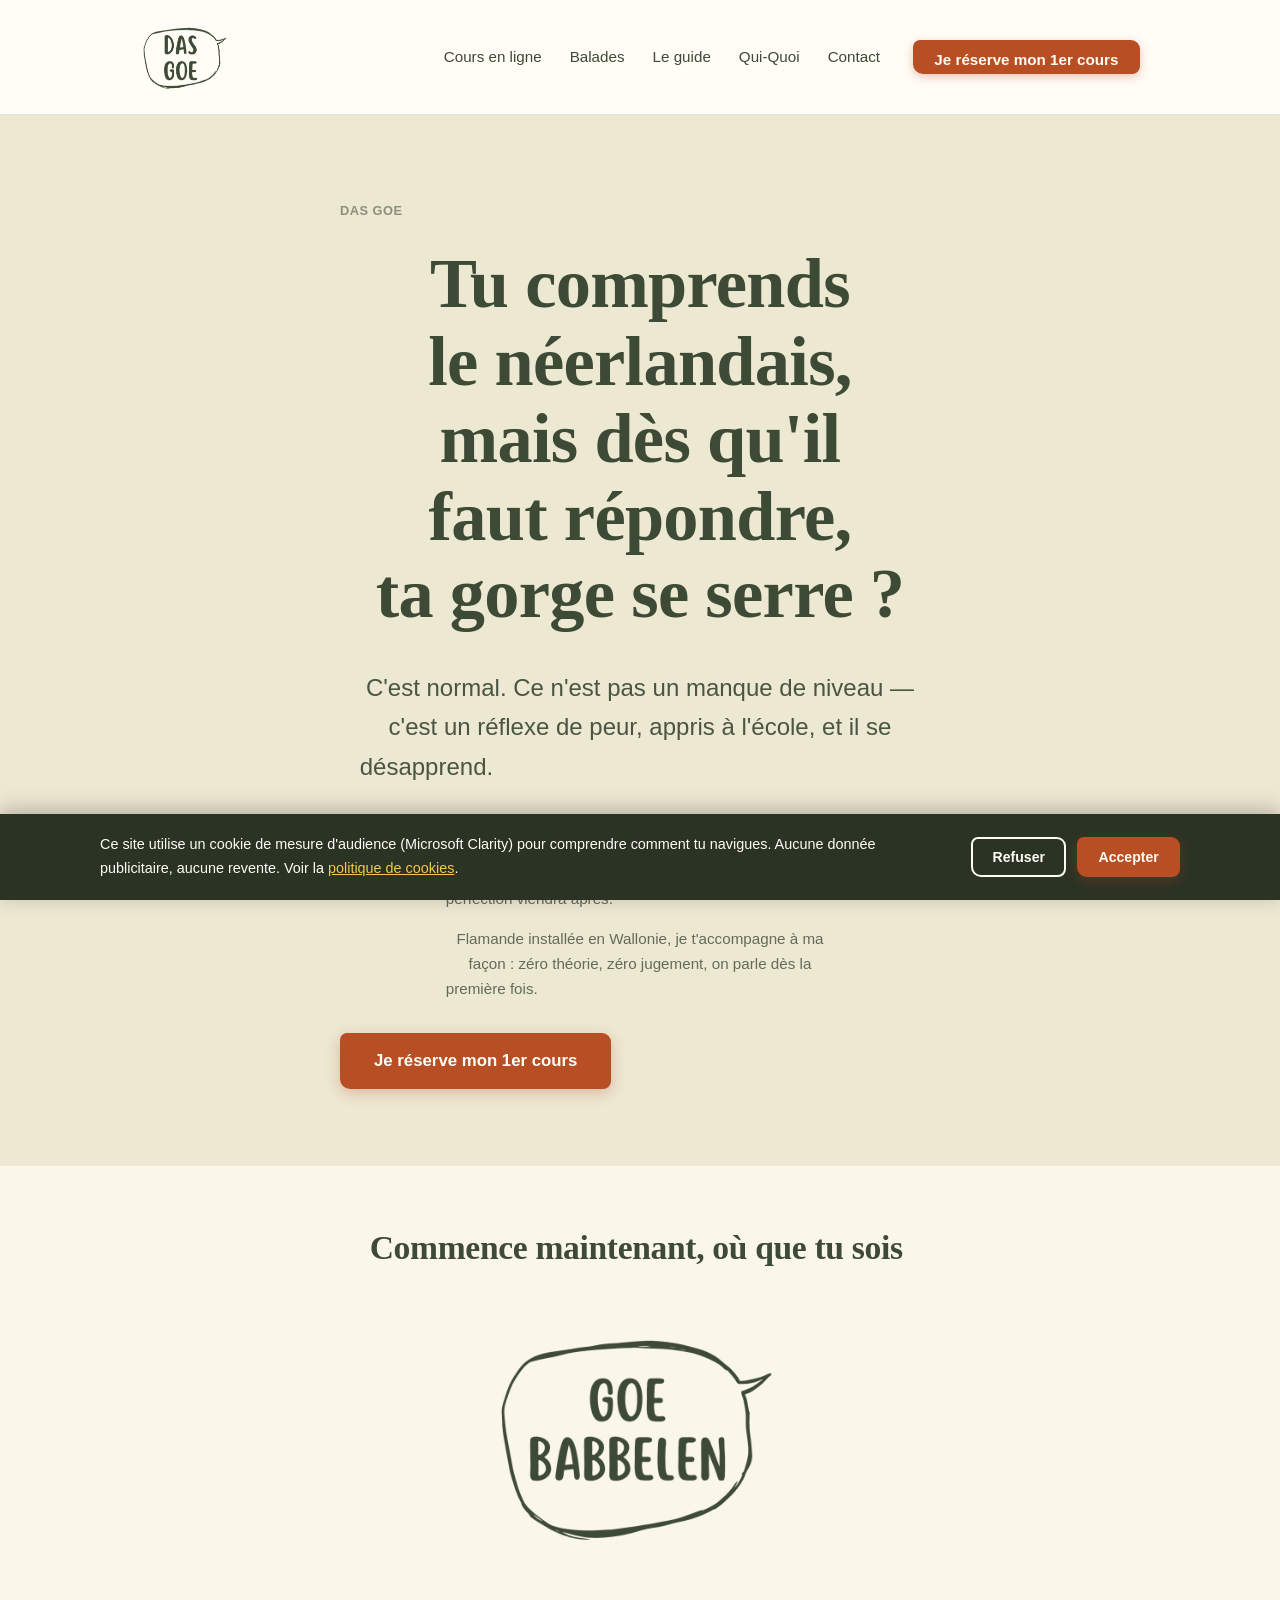
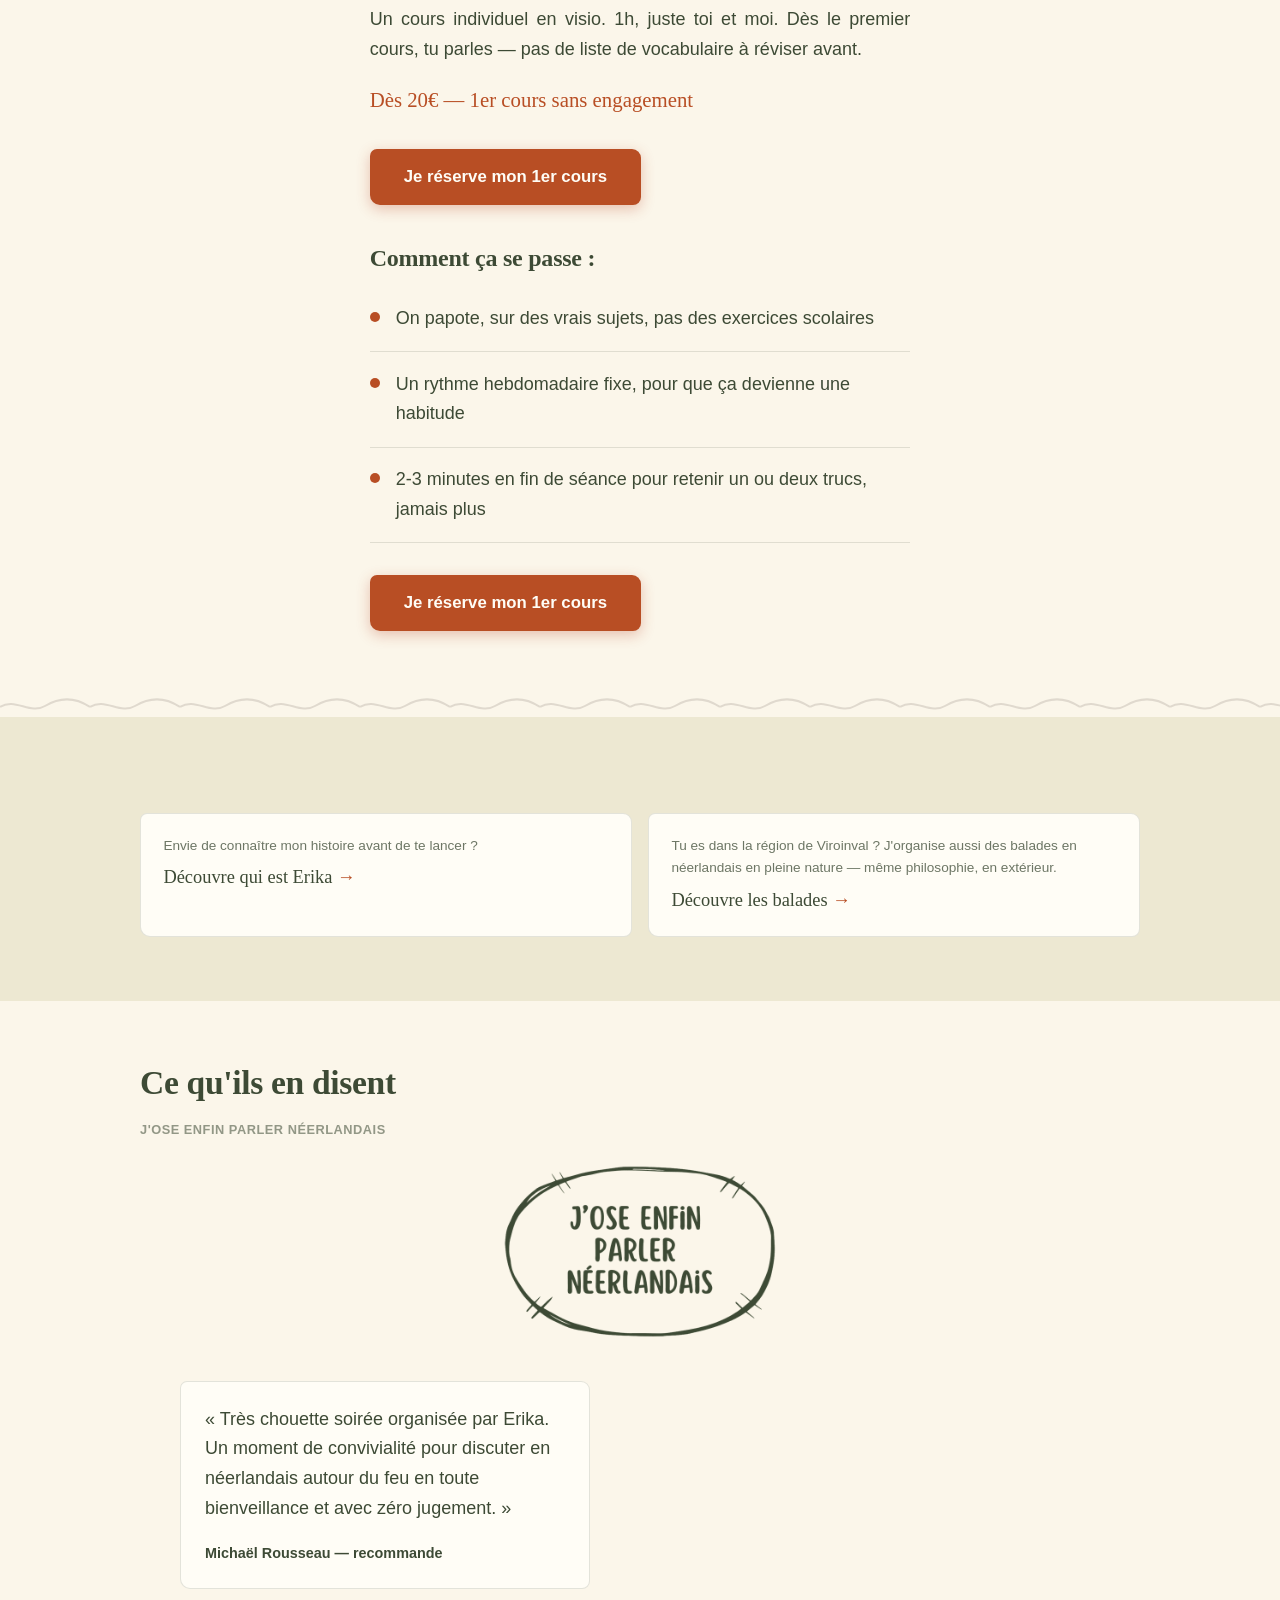
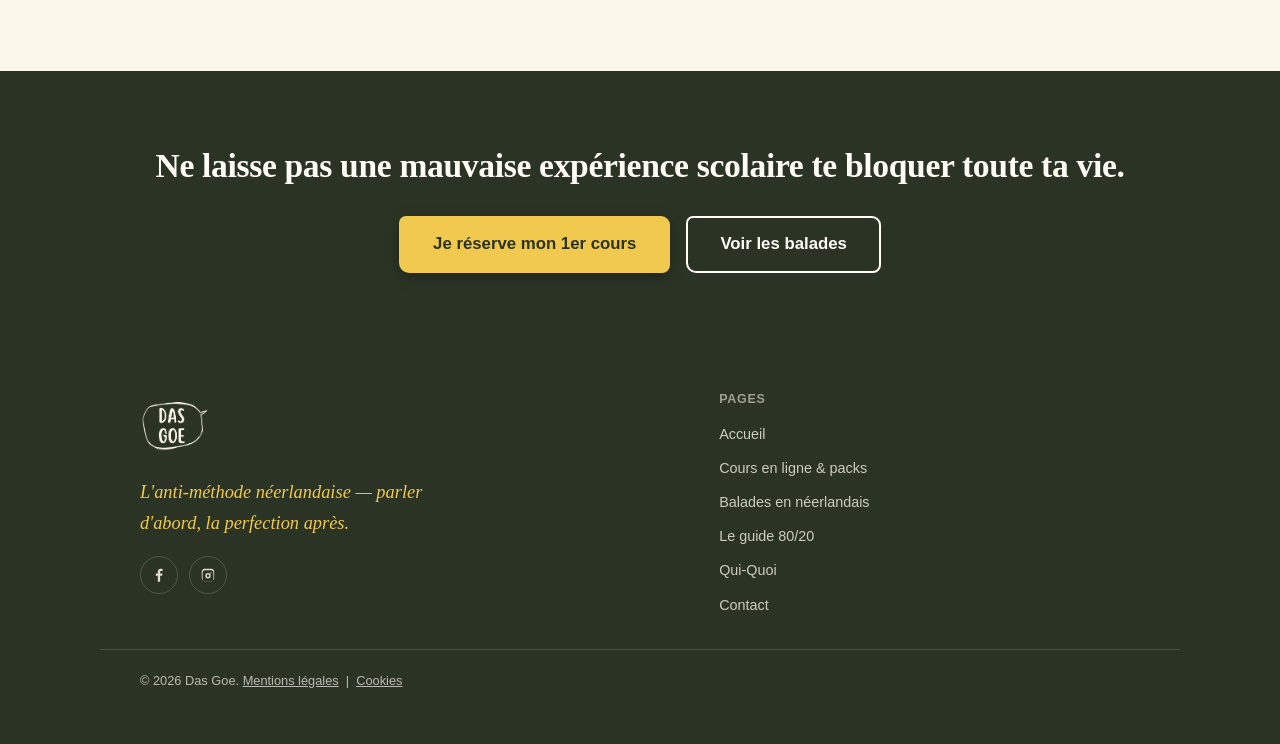
==== index.html @ 5b6b9d26 "fix" ====
<!doctype html>
<html lang="fr">
<head>
<meta charset="utf-8">
<meta name="viewport" content="width=device-width, initial-scale=1">
<meta name="format-detection" content="telephone=no, date=no, address=no, email=no">
<title>Das Goe — Cours de néerlandais sans stress, en ligne ou en pleine nature</title>
<meta name="description" content="Tu comprends le néerlandais mais tu n'oses pas parler ? Cours en ligne dès 20€ et balades immersives en Wallonie. Zéro théorie, zéro jugement.">
<link rel="canonical" href="https://dasgoe.be/">
<meta property="og:title" content="Das Goe — L'anti-méthode néerlandaise">
<meta property="og:description" content="Parler d'abord, la perfection après. Cours en ligne et balades en néerlandais, sans stress.">
<meta property="og:type" content="website">
<meta property="og:url" content="https://dasgoe.be/">
<link rel="stylesheet" href="css/style.css">
<script type="application/ld+json">
{
  "@context": "https://schema.org",
  "@type": "ProfessionalService",
  "name": "Das Goe",
  "alternateName": "L'Anti-Méthode Néerlandaise",
  "url": "https://dasgoe.be/",
  "description": "Cours de néerlandais en ligne et balades immersives en néerlandais, pour francophones qui comprennent la langue mais n'osent pas la parler.",
  "areaServed": ["Belgique", "Viroinval"],
  "priceRange": "€€",
  "review": [
    {
      "@type": "Review",
      "author": { "@type": "Person", "name": "Michaël Rousseau" },
      "reviewBody": "Très chouette soirée organisée par Erika. Un moment de convivialité pour discuter en néerlandais autour du feu en toute bienveillance et avec zéro jugement."
    }
  ]
}
</script>
</head>
<body>
<a class="skip-link" href="#main">Aller au contenu</a>

<header class="site-header">
  <div class="wrap nav">
    <a href="index.html" class="brand"><img src="images/badges/logo-das-goe-nav.webp" width="120" height="120" alt="" class="brand-logo-img"> <span class="sr-only">Das Goe</span></a>
    <nav aria-label="Navigation principale">
      <ul class="nav-links">
        <li><a href="cours-en-ligne.html">Cours en ligne</a></li>
        <li><a href="balades.html">Balades</a></li>
        <li><a href="guide.html">Le guide</a></li>
        <li><a href="qui-quoi.html">Qui-Quoi</a></li>
        <li><a href="contact.html">Contact</a></li>
        <li><a href="cours-en-ligne.html#options" class="nav-cta">Je réserve mon 1er cours</a></li>
      </ul>
    </nav>
    <button class="nav-toggle" aria-label="Ouvrir le menu" aria-expanded="false" aria-controls="mobile-panel">
      <span></span><span></span><span></span>
    </button>
  </div>
  <div class="mobile-panel wrap" id="mobile-panel">
    <a href="index.html">Accueil</a>
    <a href="cours-en-ligne.html">Cours en ligne</a>
    <a href="balades.html">Balades</a>
    <a href="guide.html">Le guide</a>
    <a href="qui-quoi.html">Qui-Quoi</a>
    <a href="contact.html">Contact</a>
    <a href="cours-en-ligne.html#options" class="btn btn-primary">Je réserve mon 1er cours</a>
  </div>
</header>

<main id="main">

  <section class="hero">
    <div class="wrap hero-inner">
      <p class="caption-visible">Das Goe</p>
      <h1>Tu comprends le néerlandais, mais dès qu'il faut répondre, <span class="scribble">ta gorge se serre</span>&nbsp;?</h1>
      <p class="lede">C'est normal. Ce n'est pas un manque de niveau — c'est un réflexe de peur, appris à l'école, et il se désapprend.</p>
      <p class="fine">« Das Goe » (« c'est bon&nbsp;! » en flamand — pas du néerlandais correct, et c'est <span class="scribble">tout le message</span>) : ici, parler « assez bien » suffit largement pour commencer. La perfection viendra après.</p>
      <p class="fine">Flamande installée en Wallonie, je t'accompagne à ma façon&nbsp;: zéro théorie, zéro jugement, on parle dès la première fois.</p>
      <div class="btn-row">
        <a href="cours-en-ligne.html#options" class="btn btn-primary">Je réserve mon 1er cours</a>
      </div>
    </div>
  </section>

  <section class="section-paper">
    <div class="wrap lead-block">
      <h2>Commence maintenant, où que tu sois</h2>
      <img src="images/badges/badge-goe-babbelen-ink.webp" width="520" height="520" alt="" loading="lazy" class="badge badge-sm" style="margin:1.2rem auto;">
      <p>Un cours individuel en visio. 1h, juste toi et moi. Dès le premier cours, tu parles — pas de liste de vocabulaire à réviser avant.</p>
      <p style="font-family:var(--font-display); font-size:1.3rem; color:var(--coral);">Dès 20€ — 1er cours sans engagement</p>
      <div class="btn-row">
        <a href="cours-en-ligne.html#options" class="btn btn-primary">Je réserve mon 1er cours</a>
      </div>

      <h3 style="margin-top:2.5rem;">Comment ça se passe&nbsp;:</h3>
      <ul class="pillars">
        <li>On papote, sur des vrais sujets, pas des exercices scolaires</li>
        <li>Un rythme hebdomadaire fixe, pour que ça devienne une habitude</li>
        <li>2-3 minutes en fin de séance pour retenir un ou deux trucs, jamais plus</li>
      </ul>

      <div class="btn-row">
        <a href="cours-en-ligne.html#options" class="btn btn-primary">Je réserve mon 1er cours</a>
      </div>
    </div>
  </section>

  <div class="divider" role="presentation"></div>

  <section class="section-dark">
    <div class="wrap crosslink-band">
      <a class="crosslink" href="qui-quoi.html">
        <p style="margin:0 0 .3rem; opacity:.75; font-size:.85rem;">Envie de connaître mon histoire avant de te lancer&nbsp;?</p>
        <p style="margin:0; font-family:var(--font-display); font-size:1.15rem;">Découvre qui est Erika <span class="arrow">→</span></p>
      </a>
      <a class="crosslink" href="balades.html">
        <p style="margin:0 0 .3rem; opacity:.75; font-size:.85rem;">Tu es dans la région de Viroinval&nbsp;? J'organise aussi des balades en néerlandais en pleine nature — même philosophie, en extérieur.</p>
        <p style="margin:0; font-family:var(--font-display); font-size:1.15rem;">Découvre les balades <span class="arrow">→</span></p>
      </a>
    </div>
  </section>

  <section class="section-paper">
    <div class="wrap">
      <h2>Ce qu'ils en disent</h2>
      <p class="caption-visible">J'ose enfin parler néerlandais</p>
      <img src="images/badges/badge-jose-enfin-ink.webp" width="700" height="700" alt="" loading="lazy" class="badge badge-sm" style="margin-bottom:1rem;">
      <div class="testimonials">
        <blockquote class="testimonial">
          <p>« Très chouette soirée organisée par Erika. Un moment de convivialité pour discuter en néerlandais autour du feu en toute bienveillance et avec zéro jugement. »</p>
          <cite>Michaël Rousseau — recommande</cite>
        </blockquote>
      </div>
    </div>
  </section>

  <section class="final-cta">
    <div class="wrap">
      <h2>Ne laisse pas une mauvaise expérience scolaire te bloquer toute ta vie.</h2>
      <div class="btn-row">
        <a href="cours-en-ligne.html#options" class="btn btn-on-dark">Je réserve mon 1er cours</a>
        <a href="balades.html" class="btn btn-ghost" style="color:var(--paper-soft);">Voir les balades</a>
      </div>
    </div>
  </section>

</main>

<footer class="site-footer">
  <div class="wrap footer-grid">
    <div>
      <div class="footer-logo-row"><img src="images/badges/logo-das-goe-paper.webp" alt="" width="700" height="700" loading="lazy"><p class="brand-line sr-only">Das Goe</p></div>
      <p class="footer-tagline">L'anti-méthode néerlandaise — parler d'abord, la perfection après.</p>
      <ul class="social-links">
        <li><a href="#" aria-label="Das Goe sur Facebook"><svg viewBox="0 0 24 24" aria-hidden="true"><path d="M13.5 21v-8h2.7l.4-3.1h-3.1V8c0-.9.25-1.5 1.55-1.5H16.7V3.7C16.4 3.65 15.4 3.6 14.3 3.6c-2.3 0-3.9 1.4-3.9 4V10H7.7v3.1h2.7v8h3.1Z"/></svg></a></li>
        <li><a href="#" aria-label="Das Goe sur Instagram"><svg viewBox="0 0 24 24" aria-hidden="true"><path d="M12 3.6c2.5 0 2.8 0 3.8.05 1 .05 1.6.2 2 .35.5.2.9.4 1.3.8.4.4.6.8.8 1.3.15.4.3 1 .35 2 .05 1 .05 1.3.05 3.8s0 2.8-.05 3.8c-.05 1-.2 1.6-.35 2-.2.5-.4.9-.8 1.3-.4.4-.8.6-1.3.8-.4.15-1 .3-2 .35-1 .05-1.3.05-3.8.05s-2.8 0-3.8-.05c-1-.05-1.6-.2-2-.35a3.6 3.6 0 0 1-1.3-.8 3.6 3.6 0 0 1-.8-1.3c-.15-.4-.3-1-.35-2C3.6 14.8 3.6 14.5 3.6 12s0-2.8.05-3.8c.05-1 .2-1.6.35-2 .2-.5.4-.9.8-1.3.4-.4.8-.6 1.3-.8.4-.15 1-.3 2-.35C9.2 3.6 9.5 3.6 12 3.6Zm0 2.16c-2.45 0-2.73 0-3.7.05-.83.04-1.28.17-1.58.29-.4.15-.68.34-.98.64-.3.3-.49.58-.64.98-.12.3-.25.75-.29 1.58-.05.97-.05 1.25-.05 3.7s0 2.73.05 3.7c.04.83.17 1.28.29 1.58.15.4.34.68.64.98.3.3.58.49.98.64.3.12.75.25 1.58.29.97.05 1.25.05 3.7.05s2.73 0 3.7-.05c.83-.04 1.28-.17 1.58-.29.4-.15.68-.34.98-.64.3-.3.49-.58.64-.98.12-.3.25-.75.29-1.58.05-.97.05-1.25.05-3.7s0-2.73-.05-3.7c-.04-.83-.17-1.28-.29-1.58a2.6 2.6 0 0 0-.64-.98 2.6 2.6 0 0 0-.98-.64c-.3-.12-.75-.25-1.58-.29-.97-.05-1.25-.05-3.7-.05Zm0 3.68a3.56 3.56 0 1 1 0 7.12 3.56 3.56 0 0 1 0-7.12Zm0 1.87a1.69 1.69 0 1 0 0 3.38 1.69 1.69 0 0 0 0-3.38Zm4.53-2.06a.83.83 0 1 1-1.66 0 .83.83 0 0 1 1.66 0Z"/></svg></a></li>
      </ul>
    </div>
    <nav aria-label="Plan du site">
      <p class="footer-nav-heading">Pages</p>
      <ul>
        <li><a href="index.html">Accueil</a></li>
        <li><a href="cours-en-ligne.html">Cours en ligne &amp; packs</a></li>
        <li><a href="balades.html">Balades en néerlandais</a></li>
        <li><a href="guide.html">Le guide 80/20</a></li>
        <li><a href="qui-quoi.html">Qui-Quoi</a></li>
        <li><a href="contact.html">Contact</a></li>
      </ul>
    </nav>
  </div>
  <div class="wrap legal">
    <p>© 2026 Das Goe. <a href="mentions-legales.html">Mentions légales</a> &nbsp;|&nbsp; <a href="cookies.html">Cookies</a></p>
  </div>
</footer>

<div class="cookie-banner" role="dialog" aria-label="Consentement cookies">
  <div class="cookie-banner-inner">
    <p>Ce site utilise un cookie de mesure d'audience (Microsoft Clarity) pour comprendre comment tu navigues. Aucune donnée publicitaire, aucune revente. Voir la <a href="cookies.html">politique de cookies</a>.</p>
    <div class="cookie-banner-actions">
      <button type="button" class="btn btn-ghost cookie-refuse" style="color:var(--paper-soft);">Refuser</button>
      <button type="button" class="btn btn-primary cookie-accept">Accepter</button>
    </div>
  </div>
</div>

<script src="js/main.js"></script>
</body>
</html>
---- css/style.css ----
/* ===========================================================
   DAS GOE — design tokens
   Kleurenschema C — "Zonnig & toegankelijk". Contrastverhoudingen
   berekend en getoetst aan WCAG (zie README.md voor de tabel).
   Signatuur: handgetekende "correctie"-bubbels — een knipoog
   naar "fouten vieren, perfectie is niet de poort".

   Geen externe lettertypes: --font-display en --font-body zijn
   pure systeemfont-stacks (geen <link>, geen @import, geen
   preconnect nodig — nul font-laadtijd).
   =========================================================== */

:root{
  /* kleur — basis (palet 9: Krijtbord & stift) */
  --paper:      #FBF6EA;
  --paper-soft: #FFFDF6;
  --tint:       #EDE8D2;
  --ink:        #3D4A35;

  /* kleur — accenten */
  --coral:      #B84E24;
  --coral-light:#E8734A;
  --mustard:    #F0C94E; /* WAARSCHUWING: 1.48:1 contrast op --paper. Enkel als achtergrond
                             gebruiken met donkere tekst erop (--ink/--deep), NOOIT als
                             directe tekstkleur op een lichte achtergrond. */
  --mustard-text:#8C6A0E;

  /* kleur — enige overgebleven donkere vlak: footer/slot-CTA */
  --deep:       #2A3324;

  --line-soft:  rgba(61,74,53,.14);
  --line-dark:  rgba(251,246,234,.18);

  /* type — systeemfont-stack, GEEN Google Fonts meer.
     Verwijdert 4 netwerkverzoeken per pagina (preconnect x2, font-css,
     woff2-bestanden) en elk risico op font-swap/layout shift. */
  --font-display: Georgia, 'Iowan Old Style', Palatino, 'Palatino Linotype', 'Book Antiqua', serif;
  --font-body: -apple-system, BlinkMacSystemFont, 'Segoe UI', Roboto, 'Helvetica Neue', Arial, sans-serif;

  /* schaal */
  --step-0: clamp(1rem, 0.95rem + 0.25vw, 1.125rem);
  --step-1: clamp(1.25rem, 1.15rem + 0.5vw, 1.5rem);
  --step-2: clamp(1.6rem, 1.4rem + 1vw, 2.1rem);
  --step-3: clamp(2.1rem, 1.7rem + 2vw, 3.2rem);
  --step-4: clamp(2.6rem, 2rem + 3vw, 4.4rem);

  --radius: 7px 9px 8px 10px;
  --max: 1080px;
}

*, *::before, *::after{ box-sizing: border-box; }
html{ scroll-behavior: smooth; }
body{
  margin:0;
  background: var(--paper);
  color: var(--ink);
  font-family: var(--font-body);
  font-size: var(--step-0);
  line-height: 1.65;
  -webkit-font-smoothing: antialiased;
}
img{ max-width:100%; display:block; }
a{ color: inherit; }
h1,h2,h3{
  font-family: var(--font-display);
  font-weight: 600;
  line-height: 1.1;
  margin: 0 0 .5em;
  letter-spacing: -0.01em;
  text-wrap: balance;
}
h1{ font-size: var(--step-4); }
h2{ font-size: var(--step-2); }
h3{ font-size: var(--step-1); }

p{
  margin: 0 0 1em;
  text-align: justify;
  text-align-last: left;
  hyphens: auto;
  -webkit-hyphens: auto;
}
li p, .eyebrow, .lede, .fine, blockquote p, .pull-quote, .price, .btn, summary, figcaption{
  text-align: left;
  hyphens: none;
}

.eyebrow{
  display:inline-block;
  font-family: var(--font-display);
  font-style: italic;
  font-weight: 500;
  font-size: var(--step-1);
  color: var(--coral-light);
  margin-bottom: .4em;
}
.wrap{
  max-width: var(--max);
  margin-inline: auto;
  padding-inline: 1.5rem;
}
@media (min-width:640px){ .wrap{ padding-inline: 2.5rem; } }

.skip-link{
  position:absolute; left:-999px; top:auto;
  background:var(--coral); color:var(--paper-soft);
  padding:.75rem 1rem; z-index:1000; border-radius:4px;
}
.skip-link:focus{ left:1rem; top:1rem; }
:focus-visible{ outline: 3px solid var(--coral); outline-offset: 2px; }

.site-header{
  position: sticky; top:0; z-index: 100;
  background: var(--paper-soft);
  border-bottom: 1px solid var(--line-soft);
}
.nav{
  display:flex; align-items:center; justify-content:space-between;
  padding-block: .7rem;
}
.brand{
  font-family: var(--font-display);
  font-weight: 600;
  font-size: 1.35rem;
  text-decoration:none;
  letter-spacing: -0.01em;
  position: relative;
  display: flex;
  align-items: center;
  gap: .65rem;
}
.brand .accent{ color: var(--coral); }
.nav-links{
  display:none;
  gap: 1.75rem;
  list-style:none; margin:0; padding:0;
}
.nav-links a{
  text-decoration:none;
  font-size: .95rem;
  padding-bottom: 3px;
  border-bottom: 2px solid transparent;
}
.nav-links a:hover, .nav-links a[aria-current="page"]{
  border-bottom-color: var(--coral);
}
.nav-cta{
  display: inline-flex;
  align-items: center;
  justify-content: center;
  background: var(--coral);
  color: var(--paper-soft) !important;
  padding: .65rem 1.35rem;
  border-radius: var(--radius);
  text-decoration:none;
  font-weight:700;
  font-size:.92rem;
  line-height: 1.2;
  white-space: nowrap;
  box-shadow: 0 3px 10px rgba(184,67,37,.3);
  margin-left: .3rem;
}
.nav-cta:hover{ background: var(--ink); }
.nav-toggle{
  background:none; border:none; cursor:pointer;
  display:flex; flex-direction:column; justify-content:center; align-items:center; gap:5px;
  min-width:44px; min-height:44px; box-sizing:border-box;
}
.nav-toggle span{ width:24px; height:2px; background:var(--ink); display:block; }
@media (min-width: 860px){
  .nav-toggle{ display:none; }
  .nav-links{ display:flex; align-items:center; }
}
.mobile-panel{
  display:none;
  flex-direction:column;
  gap: .25rem;
  padding: 1rem 0 1.5rem;
  border-top: 1px solid var(--line-soft);
}
.mobile-panel.open{ display:flex; }
.mobile-panel a{ text-decoration:none; font-size:1.05rem; display:block; padding: .7rem .25rem; min-height:44px; box-sizing:border-box; }
@media (min-width:860px){ .mobile-panel{ display:none !important; } }

.hero{
  position: relative;
  background: var(--tint);
  color: var(--ink);
  overflow:hidden;
  padding-block: clamp(3.5rem, 6vw, 6rem);
}
.hero-inner{ position:relative; max-width: 680px; }
.hero h1{ color: var(--ink); }
.hero .lede{
  font-size: var(--step-1);
  opacity:.92;
  max-width: 42ch;
}
.hero .fine{
  font-size: .95rem;
  opacity:.78;
  max-width: 46ch;
}

.scribble{
  position:relative;
  white-space: nowrap;
}
.scribble::after{
  content:"";
  position:absolute;
  left:-2%; right:-2%; bottom:-.12em;
  height:.5em;
  background-image: url("data:image/svg+xml,%3Csvg xmlns='http://www.w3.org/2000/svg' width='200' height='16' viewBox='0 0 200 16'%3E%3Cpath d='M2 10 C 40 2, 70 14, 100 8 S 160 2, 198 9' stroke='%23B84325' stroke-width='4' fill='none' stroke-linecap='round'/%3E%3C/svg%3E");
  background-repeat: no-repeat;
  background-size: 100% 100%;
  z-index:-1;
}

.btn{
  display:inline-flex;
  align-items: center;
  justify-content: center;
  font-weight:700;
  font-size: 1.05rem;
  line-height: 1.2;
  text-decoration:none;
  padding: 1rem 2rem;
  border-radius: var(--radius);
  border: 2px solid transparent;
  cursor:pointer;
  transition: transform .12s ease, box-shadow .12s ease;
}
.btn-primary{ background: var(--coral); color: var(--paper-soft); box-shadow: 0 4px 14px rgba(184,67,37,.3); }
.btn-primary:hover{ background: #9E3A1F; transform: translateY(-1px); box-shadow: 0 6px 18px rgba(184,67,37,.4); }
.btn-on-dark{ background: var(--mustard); color: var(--deep); box-shadow: 0 4px 14px rgba(0,0,0,.25); }
.btn-on-dark:hover{ background: var(--paper-soft); transform: translateY(-1px); }
.btn-ghost{
  background:transparent; border-color: currentColor;
  color: inherit;
}
.btn-ghost:hover{ background: rgba(0,0,0,.05); }
.btn-row{ display:flex; flex-wrap:wrap; gap:1rem; align-items:center; margin-top:2rem; }

section{ padding-block: clamp(3rem, 5vw, 5rem); }
.section-paper{ background: var(--paper); }
.section-dark{ background: var(--tint); color: var(--ink); }
.section-dark h2, .section-dark h3{ color: var(--ink); }
.divider{
  height: 22px;
  background-repeat: repeat-x;
  background-size: 90px 22px;
  background-image: url("data:image/svg+xml,%3Csvg xmlns='http://www.w3.org/2000/svg' width='90' height='22' viewBox='0 0 90 22'%3E%3Cpath d='M0 12 C 15 2, 30 20, 45 11 S 75 2, 90 12' stroke='%233A2E22' stroke-opacity='0.14' stroke-width='2' fill='none'/%3E%3C/svg%3E");
}

.lead-block{ max-width: 62ch; }
.lead-block .eyebrow + h2{ margin-top:0; }

.pillars{
  list-style:none; margin: 2rem 0 0; padding:0;
  display: flex; flex-direction: column;
  max-width: 56ch;
}
.pillars li{
  display:flex; gap:1rem; align-items:flex-start;
  padding: 1.1rem 0;
  border-bottom: 1px solid var(--line-soft);
}
.pillars li:first-child{ padding-top: 0; }
.pillars li::before{
  content:"";
  flex-shrink:0;
  width: 10px; height:10px;
  margin-top: .45em;
  border-radius:50%;
  background: var(--coral);
}
.section-dark .pillars li{ border-color: var(--line-soft); }
.pillars strong{ display:block; font-family: var(--font-display); font-size:1.1rem; margin-bottom:.2rem; }
.pillars p{ margin:0; text-align:left; hyphens:none; }

.offer-grid{
  display:grid; gap: 1.25rem; margin-top: 2rem;
}
@media (min-width:720px){ .offer-grid{ grid-template-columns: repeat(3, 1fr); } }
.offer-card{
  background: var(--paper-soft);
  color: var(--ink);
  border: 1px solid var(--line-soft);
  border-radius: var(--radius);
  padding: 1.6rem;
  display:flex; flex-direction:column;
}
.offer-card p{ text-align:left; flex-grow:1; }
.offer-card .price{
  font-family: var(--font-display); font-size: 1.9rem; color: var(--coral); margin: .3rem 0 .6rem;
}
.offer-card h3{ margin-bottom:.3rem; }
.offer-card.featured{
  border-color: var(--coral);
  box-shadow: 0 0 0 1px var(--coral);
}
.offer-tag{
  align-self:flex-start;
  background: var(--mustard);
  color: var(--deep);
  font-size:.72rem; font-weight:700; letter-spacing:.04em; text-transform:uppercase;
  padding:.2rem .55rem; border-radius:4px; margin-bottom:.7rem;
}

.info-grid{
  display:grid; gap:1.5rem; margin-top:1.75rem;
  grid-template-columns: 1fr;
}
@media (min-width:640px){ .info-grid{ grid-template-columns: repeat(2,1fr); gap:1.75rem 2rem; } }
.info-item{
  background: var(--paper-soft);
  border-left: 3px solid var(--coral);
  border-radius: 0 8px 8px 0;
  padding: .9rem 1.2rem;
}
.info-item p{ text-align:left; }
.info-item .label{
  display:block; font-size:.78rem; text-transform:uppercase; letter-spacing:.06em;
  opacity:.6; margin-bottom:.3rem;
}

.guarantee{
  background: var(--paper-soft);
  color: var(--ink);
  border: 1px solid var(--line-soft);
  border-radius: var(--radius);
  padding: 2rem clamp(1.5rem, 4vw, 2.5rem);
  margin-top: 2rem;
  position:relative;
}
.guarantee p{ text-align:left; }
.guarantee h3{ color: var(--coral); }

.testimonials{
  display:grid; gap:1.25rem; margin-top:1.5rem;
}
@media (min-width:640px){ .testimonials{ grid-template-columns: repeat(2,1fr); } }
.testimonial{
  background: var(--paper-soft);
  border-radius: var(--radius);
  padding: 1.4rem 1.5rem;
  border: 1px solid var(--line-soft);
}
.testimonial p{ text-align:left; }
.testimonial cite{
  display:block; font-style:normal; font-weight:700; margin-top:.7rem; font-size:.9rem;
}
.testimonial .stars{ color: var(--coral); letter-spacing:.1em; }

.faq-list{ margin-top:1.5rem; }
.faq-item{
  border-bottom: 1px solid var(--line-soft);
  padding-block: 1.1rem;
}
.faq-item summary{
  cursor:pointer;
  font-family: var(--font-display);
  font-weight:600;
  font-size: 1.05rem;
  list-style:none;
  display:flex; justify-content:space-between; align-items:center; gap:1rem;
}
.faq-item summary::-webkit-details-marker{ display:none; }
.faq-item summary::after{
  content:"+";
  font-family: var(--font-body);
  font-size:1.4rem; color:var(--coral); flex-shrink:0;
}
.faq-item[open] summary::after{ content:"–"; }
.faq-item p{ margin-top:.7rem; max-width: 66ch; text-align:left; }

.crosslink-band{
  display:grid; gap:1rem; margin-top:2rem;
}
@media (min-width:640px){ .crosslink-band{ grid-template-columns: 1fr 1fr; } }
.crosslink{
  display:block; text-decoration:none;
  background: var(--paper-soft);
  border: 1px solid var(--line-soft);
  border-radius: var(--radius);
  padding: 1.3rem 1.4rem;
}
.crosslink p{ text-align:left; }
.crosslink .arrow{ color: var(--coral); font-weight:700; }

.final-cta{
  background: var(--deep);
  color: var(--paper-soft);
  text-align:center;
  padding-block: clamp(3rem,6vw,5rem);
  position:relative;
  overflow:hidden;
}
.final-cta h2{ color: var(--paper-soft); position:relative; }
.final-cta p{ opacity:.9; max-width: 50ch; margin-inline:auto; position:relative; text-align:center; }
.final-cta .btn-row{ justify-content:center; position:relative; }

.site-footer{
  background: var(--deep);
  color: rgba(255,251,242,.85);
  padding-block: 2.5rem;
  font-size: .9rem;
}
.footer-logo-row{
  display:flex; align-items:center; gap:.75rem;
  margin-bottom: 1rem;
}
.footer-logo-row img{ height: 72px; width:auto; }
.site-footer .brand-line{
  font-family: var(--font-display);
  color: var(--paper-soft);
  font-size:1.15rem;
  margin:0;
}
.footer-tagline{
  font-family: var(--font-display);
  font-style: italic;
  font-size: 1.15rem;
  color: var(--mustard);
  margin: 0 0 1.1rem;
  max-width: 32ch;
}
.footer-nav-heading{
  font-size: .78rem;
  font-weight: 700;
  letter-spacing: .06em;
  text-transform: uppercase;
  opacity: .65;
  margin: 0 0 .8rem;
}
.footer-grid{
  display:grid; gap:2rem;
}
@media (min-width:640px){ .footer-grid{ grid-template-columns: 1.3fr 1fr; align-items:start; } }
.footer-grid p{ text-align:left; }
.footer-grid nav ul{
  list-style:none; margin:0; padding:0;
  display:grid; gap:.65rem;
}
.footer-grid nav a{ text-decoration:none; opacity:.9; }
.footer-grid nav a:hover{ opacity:1; text-decoration:underline; }
.social-links{ display:flex; gap:.7rem; margin-top:0; list-style:none; padding:0; }
.social-links a{
  display:flex; align-items:center; justify-content:center;
  width:38px; height:38px;
  border-radius:50%;
  border:1px solid var(--line-dark);
  transition: background .15s ease;
}
.social-links a:hover{ background: rgba(255,251,242,.1); }
.social-links svg{ width:18px; height:18px; fill:currentColor; }
.legal{
  border-top:1px solid var(--line-dark);
  margin-top:2rem; padding-top:1.2rem;
  font-size:.8rem; opacity:.8; line-height:1.7;
}
.legal p{ text-align:left; }
.legal a{ text-decoration:underline; }

.contact-form{
  max-width: 520px;
  display:grid; gap:1rem; margin-top:1.5rem;
}
.contact-form label{ font-weight:600; font-size:.9rem; display:block; margin-bottom:.35rem; }
.contact-form input, .contact-form textarea{
  width:100%; font: inherit; padding:.75rem .9rem;
  border: 1px solid var(--line-soft);
  border-radius: 6px;
  background: var(--paper-soft);
  color: var(--ink);
}
.contact-form textarea{ min-height: 130px; resize: vertical; }
.contact-form button{ justify-self:start; }

@media (prefers-reduced-motion: reduce){
  html{ scroll-behavior:auto; }
}

.brand-logo-img{
  height: 92px;
  width: auto;
  display: block;
}
.badge{
  display: block;
  width: 100%;
  max-width: 340px;
  height: auto;
}
.badge-sm{
  max-width: 300px;
  margin-inline: auto;
}
.badge-row{
  display:flex;
  justify-content:center;
  margin-bottom: 1rem;
}
.badge-row.left{ justify-content:center; }
.hero .badge-row{ justify-content:center; margin-bottom: 1.5rem; }
.hero-inner .badge{ max-width: 440px; }
.hero-inner{ text-align:center; margin-inline:auto; }
.hero .lede, .hero .fine{ text-align:center; margin-inline:auto; }
.footer-badge{
  display:inline-block;
  vertical-align: middle;
  width: 120px;
  height: auto;
  margin-left: .4rem;
}

.portrait-float{
  display: block;
  width: 170px;
  aspect-ratio: 4 / 5;
  object-fit: cover;
  object-position: 50% 12%;
  border-radius: var(--radius);
  border: 3px solid var(--mustard);
  margin: 0 auto 1.5rem;
}
@media (min-width: 720px){
  .portrait-float{
    float: left;
    width: 200px;
    margin: .3rem 2rem 1rem 0;
    shape-outside: margin-box;
  }
}
.clearfix::after{
  content: "";
  display: table;
  clear: both;
}

.sr-only{
  position: absolute;
  width: 1px;
  height: 1px;
  padding: 0;
  margin: -1px;
  overflow: hidden;
  clip: rect(0,0,0,0);
  white-space: nowrap;
  border: 0;
}

/* echte, zichtbare kop naast een badge -- klein en ingetogen gehouden
   zodat de bubbel het dominante visuele element blijft, maar wél
   leesbaar voor mensen en crawlers (i.p.v. volledig verborgen sr-only) */
.caption-visible{
  display:block;
  font-size:.8rem;
  font-weight:700;
  letter-spacing:.04em;
  text-transform:uppercase;
  color: var(--ink);
  opacity:.55;
  text-align:center;
  margin:.5rem 0 1.5rem;
}

.pull-quote{
  font-family: var(--font-display);
  font-style: italic;
  font-weight: 500;
  font-size: clamp(1.3rem, 1.05rem + 1vw, 1.7rem);
  line-height: 1.35;
  color: var(--mustard-text);
  border-left: 3px solid var(--coral);
  padding: .3rem 0 .3rem 1.3rem;
  margin: 2rem 0;
  text-align:left;
}

.nature-motif{
  height: 170px;
  margin-left: calc(50% - 50vw);
  margin-right: calc(50% - 50vw);
  width: 100vw;
  margin-bottom: 2rem;
  background-color: var(--tint);
  background-image:
    url("data:image/svg+xml,%3Csvg xmlns='http://www.w3.org/2000/svg' width='600' height='140' viewBox='0 0 600 140'%3E%3Cg fill='none' stroke='%233A2E22' stroke-opacity='0.55' stroke-width='2' stroke-linecap='round'%3E%3Cpath d='M40 140 L40 60 M25 75 L40 60 L55 78 M20 95 L40 78 L60 98'/%3E%3Cpath d='M110 140 L110 40 M90 60 L110 40 L130 62 M85 85 L110 62 L135 88 M82 110 L110 88 L138 112'/%3E%3Cpath d='M190 140 L190 70 M175 85 L190 70 L205 87'/%3E%3Cpath d='M320 140 L320 45 M300 65 L320 45 L340 67 M296 92 L320 67 L344 94'/%3E%3Cpath d='M420 140 L420 65 M405 80 L420 65 L435 82'/%3E%3Cpath d='M500 140 L500 38 M480 58 L500 38 L520 60 M476 86 L500 60 L524 88 M474 112 L500 88 L526 114'/%3E%3Cpath d='M560 140 L560 75 M546 90 L560 75 L574 92'/%3E%3C/g%3E%3Cg fill='%23B84325' fill-opacity='0.5'%3E%3Ccircle cx='40' cy='55' r='3'/%3E%3Ccircle cx='110' cy='36' r='3'/%3E%3Ccircle cx='320' cy='41' r='3'/%3E%3Ccircle cx='500' cy='34' r='3'/%3E%3C/g%3E%3C/svg%3E");
  background-repeat: repeat-x;
  background-position: center bottom;
  background-size: 600px 170px;
}

/* ---------- cookie-consent banner (nodig sinds Clarity-analytics) ---------- */
.cookie-banner{
  position: fixed;
  left: 0; right: 0; bottom: 0;
  z-index: 200;
  background: var(--deep);
  color: var(--paper-soft);
  padding: 1.2rem 1.5rem;
  box-shadow: 0 -4px 20px rgba(0,0,0,.25);
  display: none;
}
.cookie-banner.visible{ display: block; }
.cookie-banner-inner{
  max-width: var(--max);
  margin-inline: auto;
  display: flex;
  flex-wrap: wrap;
  align-items: center;
  gap: 1rem 1.5rem;
}
.cookie-banner p{
  margin: 0;
  text-align: left;
  font-size: .9rem;
  flex: 1 1 320px;
}
.cookie-banner a{ text-decoration: underline; color: var(--mustard); }
.cookie-banner-actions{ display: flex; gap: .7rem; flex-shrink: 0; }
.cookie-banner .btn{ padding: .6rem 1.2rem; font-size: .88rem; }
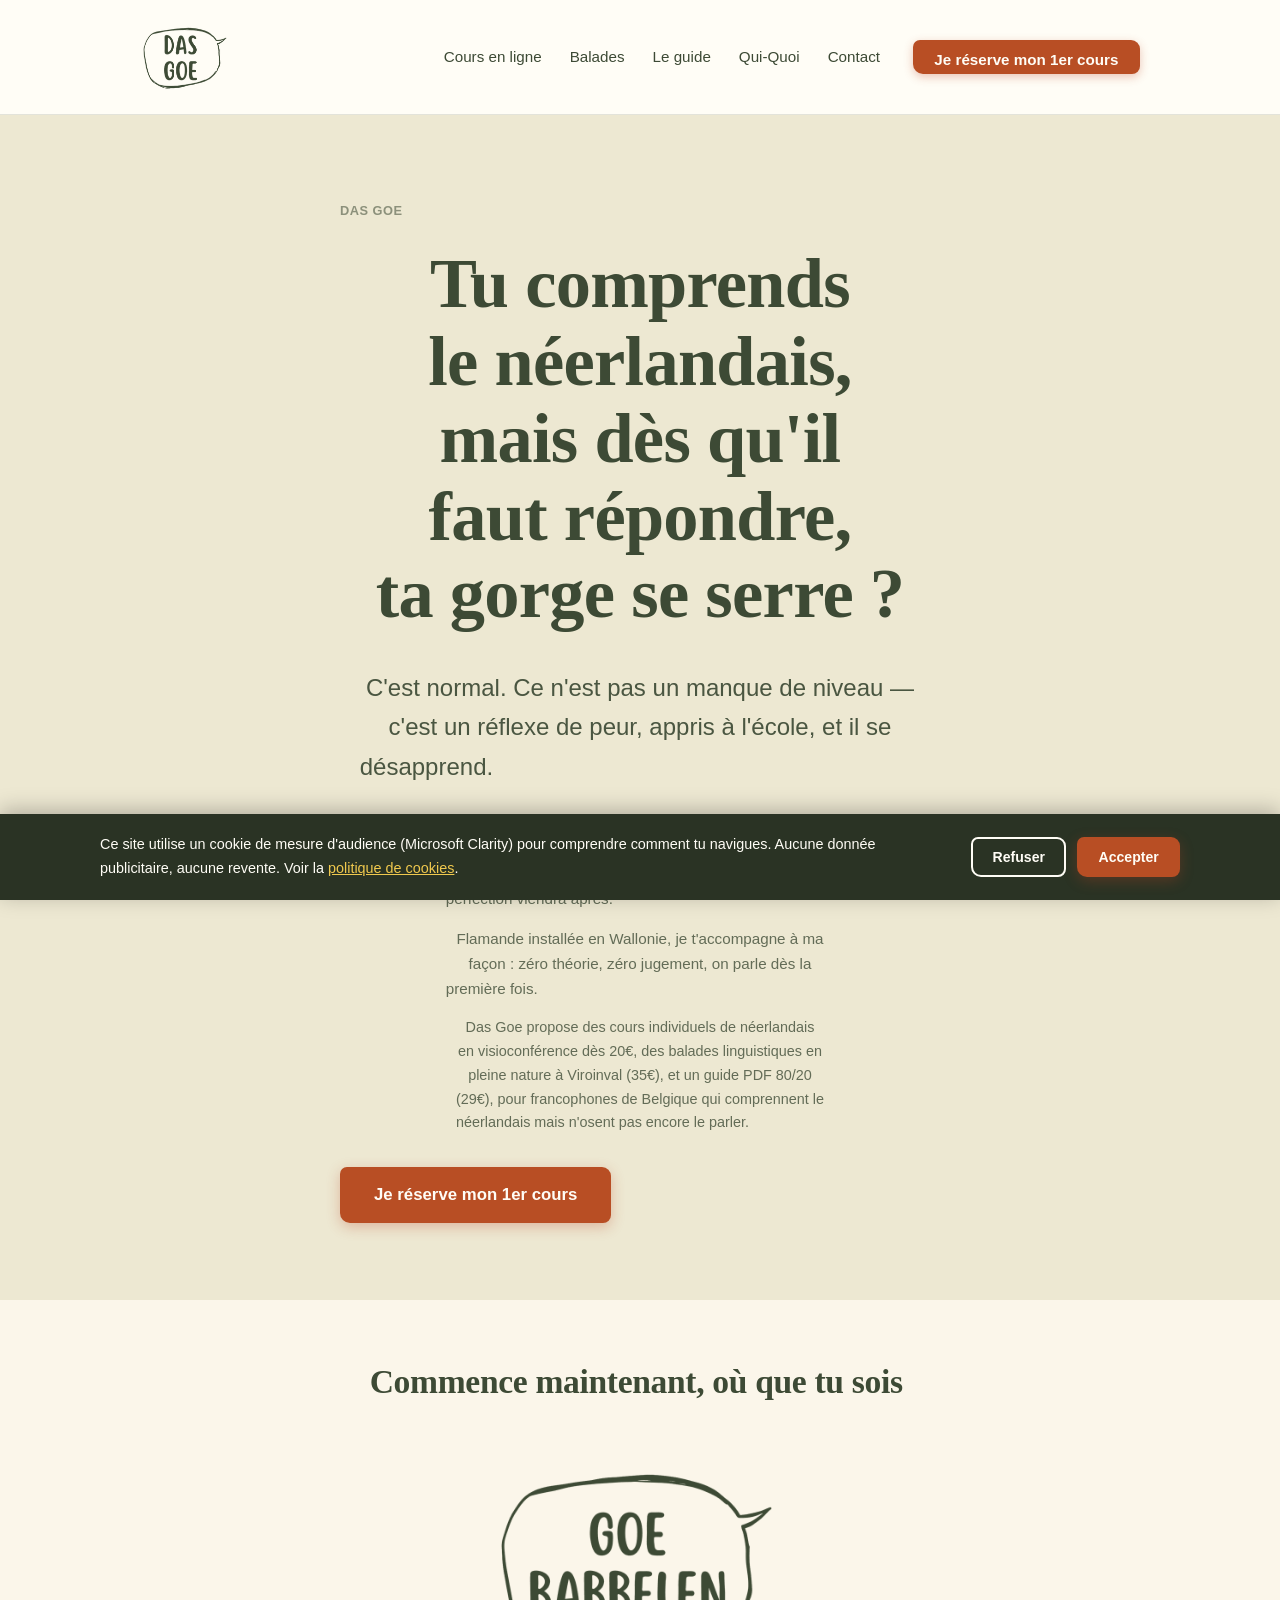
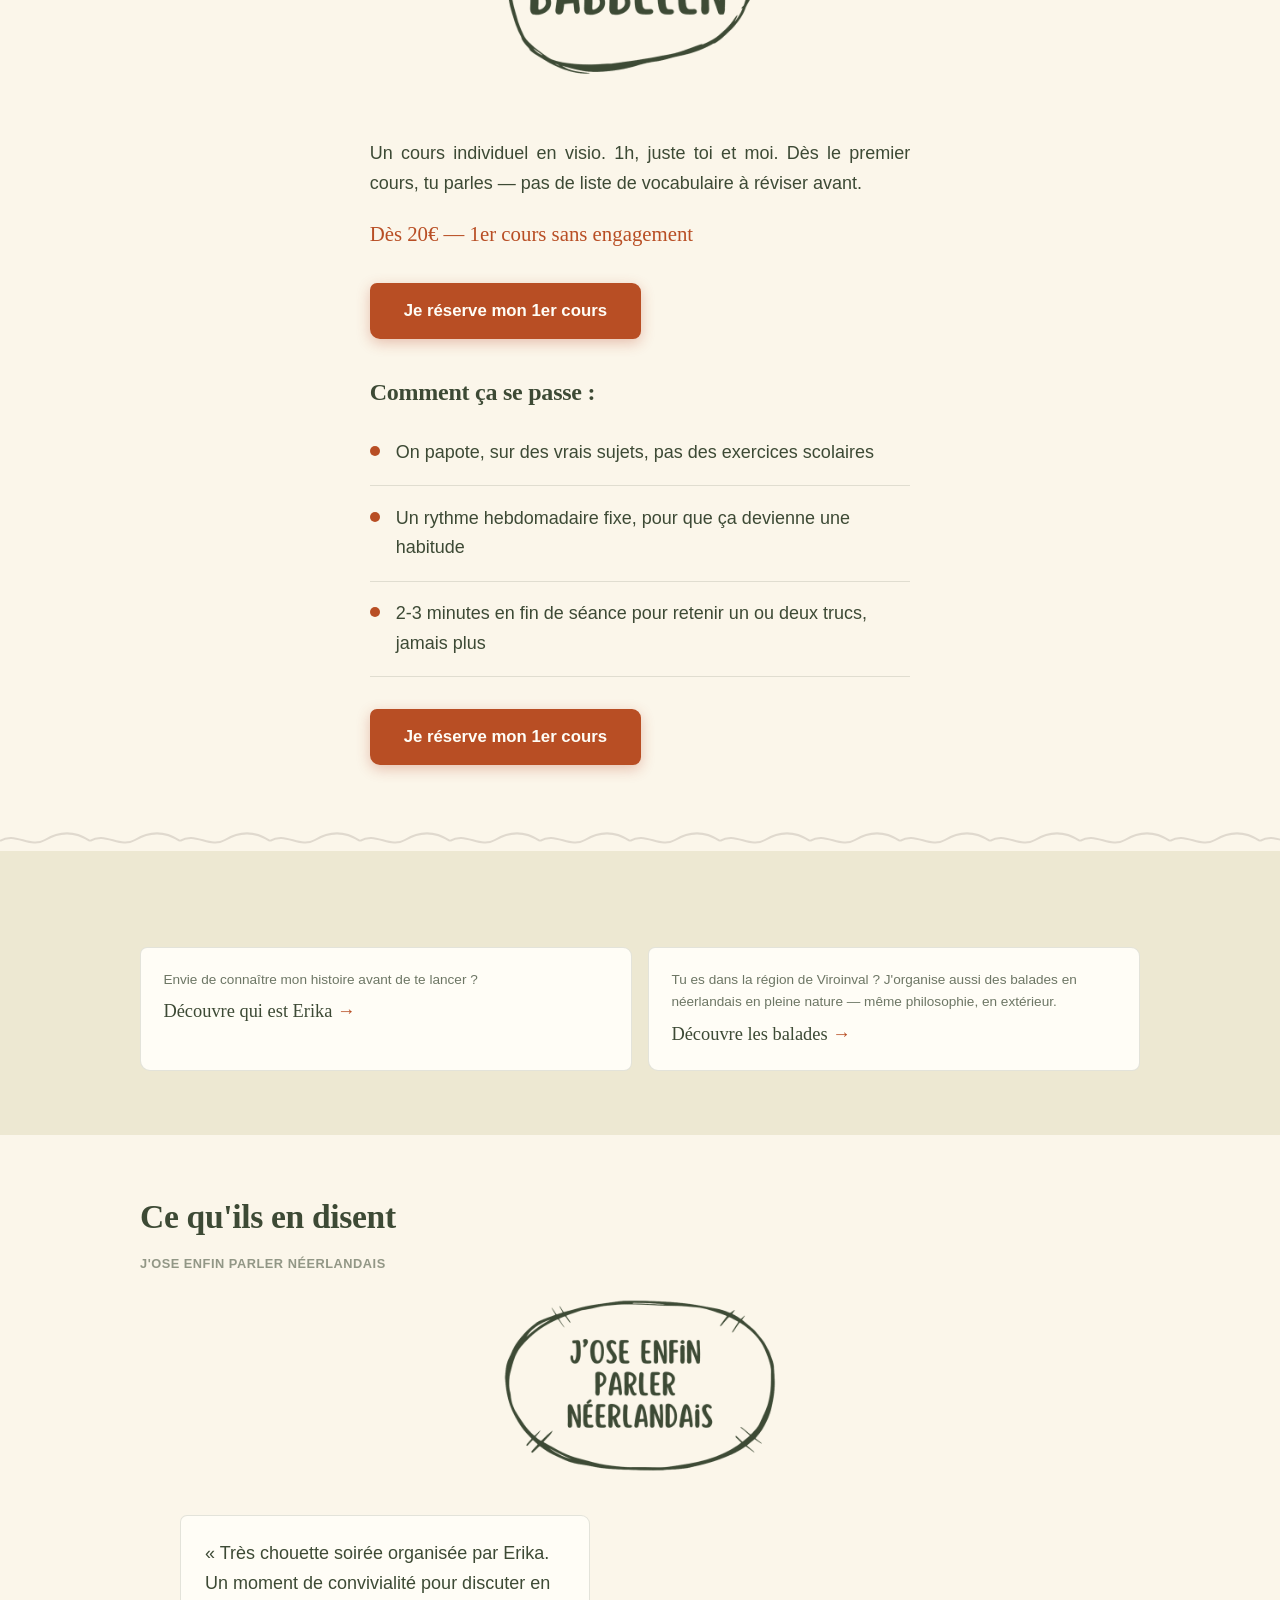
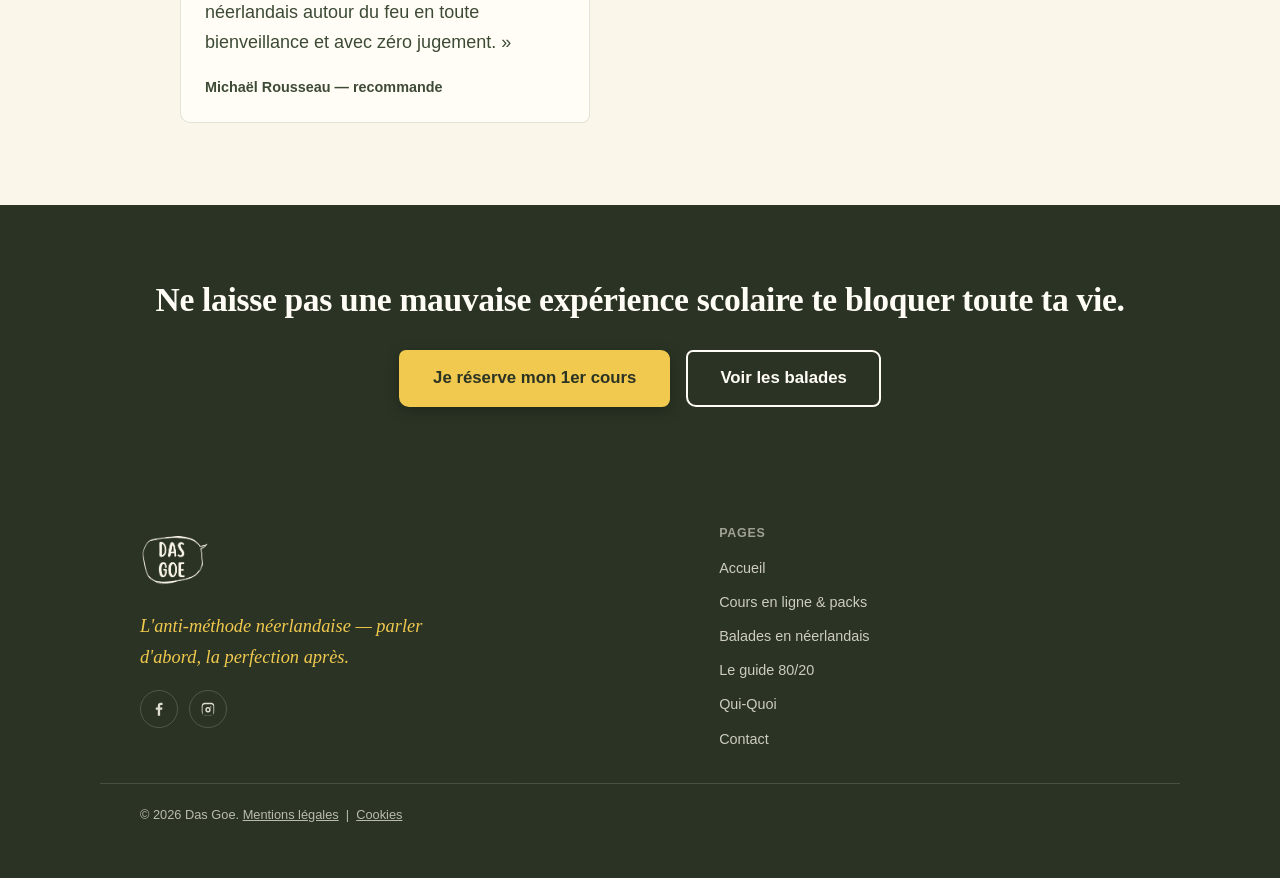
==== commit 1c678eba: "fix" ====
--- a/index.html
+++ b/index.html
@@ -72,6 +72,7 @@
       <p class="lede">C'est normal. Ce n'est pas un manque de niveau — c'est un réflexe de peur, appris à l'école, et il se désapprend.</p>
       <p class="fine">« Das Goe » (« c'est bon&nbsp;! » en flamand — pas du néerlandais correct, et c'est <span class="scribble">tout le message</span>) : ici, parler « assez bien » suffit largement pour commencer. La perfection viendra après.</p>
       <p class="fine">Flamande installée en Wallonie, je t'accompagne à ma façon&nbsp;: zéro théorie, zéro jugement, on parle dès la première fois.</p>
+      <p class="fine" style="font-size:.9rem;">Das Goe propose des cours individuels de néerlandais en visioconférence dès 20€, des balades linguistiques en pleine nature à Viroinval (35€), et un guide PDF 80/20 (29€), pour francophones de Belgique qui comprennent le néerlandais mais n'osent pas encore le parler.</p>
       <div class="btn-row">
         <a href="cours-en-ligne.html#options" class="btn btn-primary">Je réserve mon 1er cours</a>
       </div>
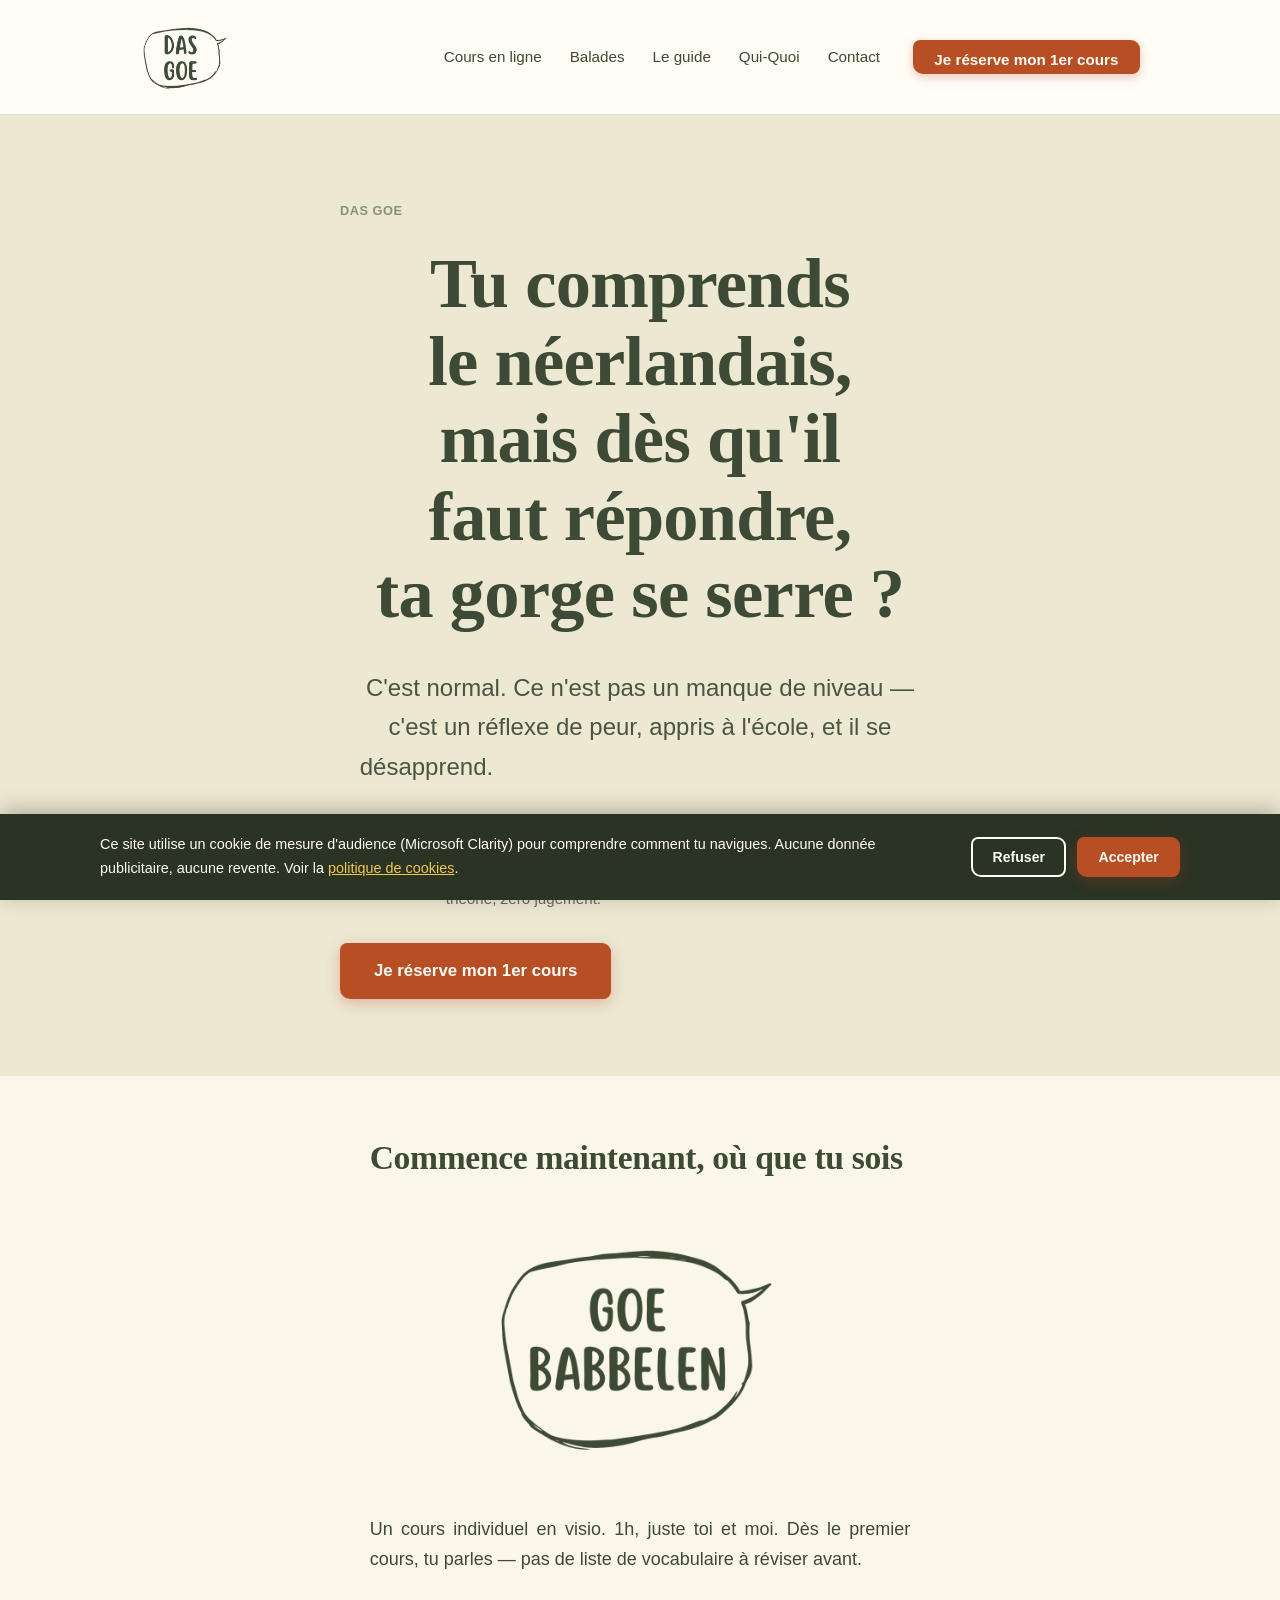
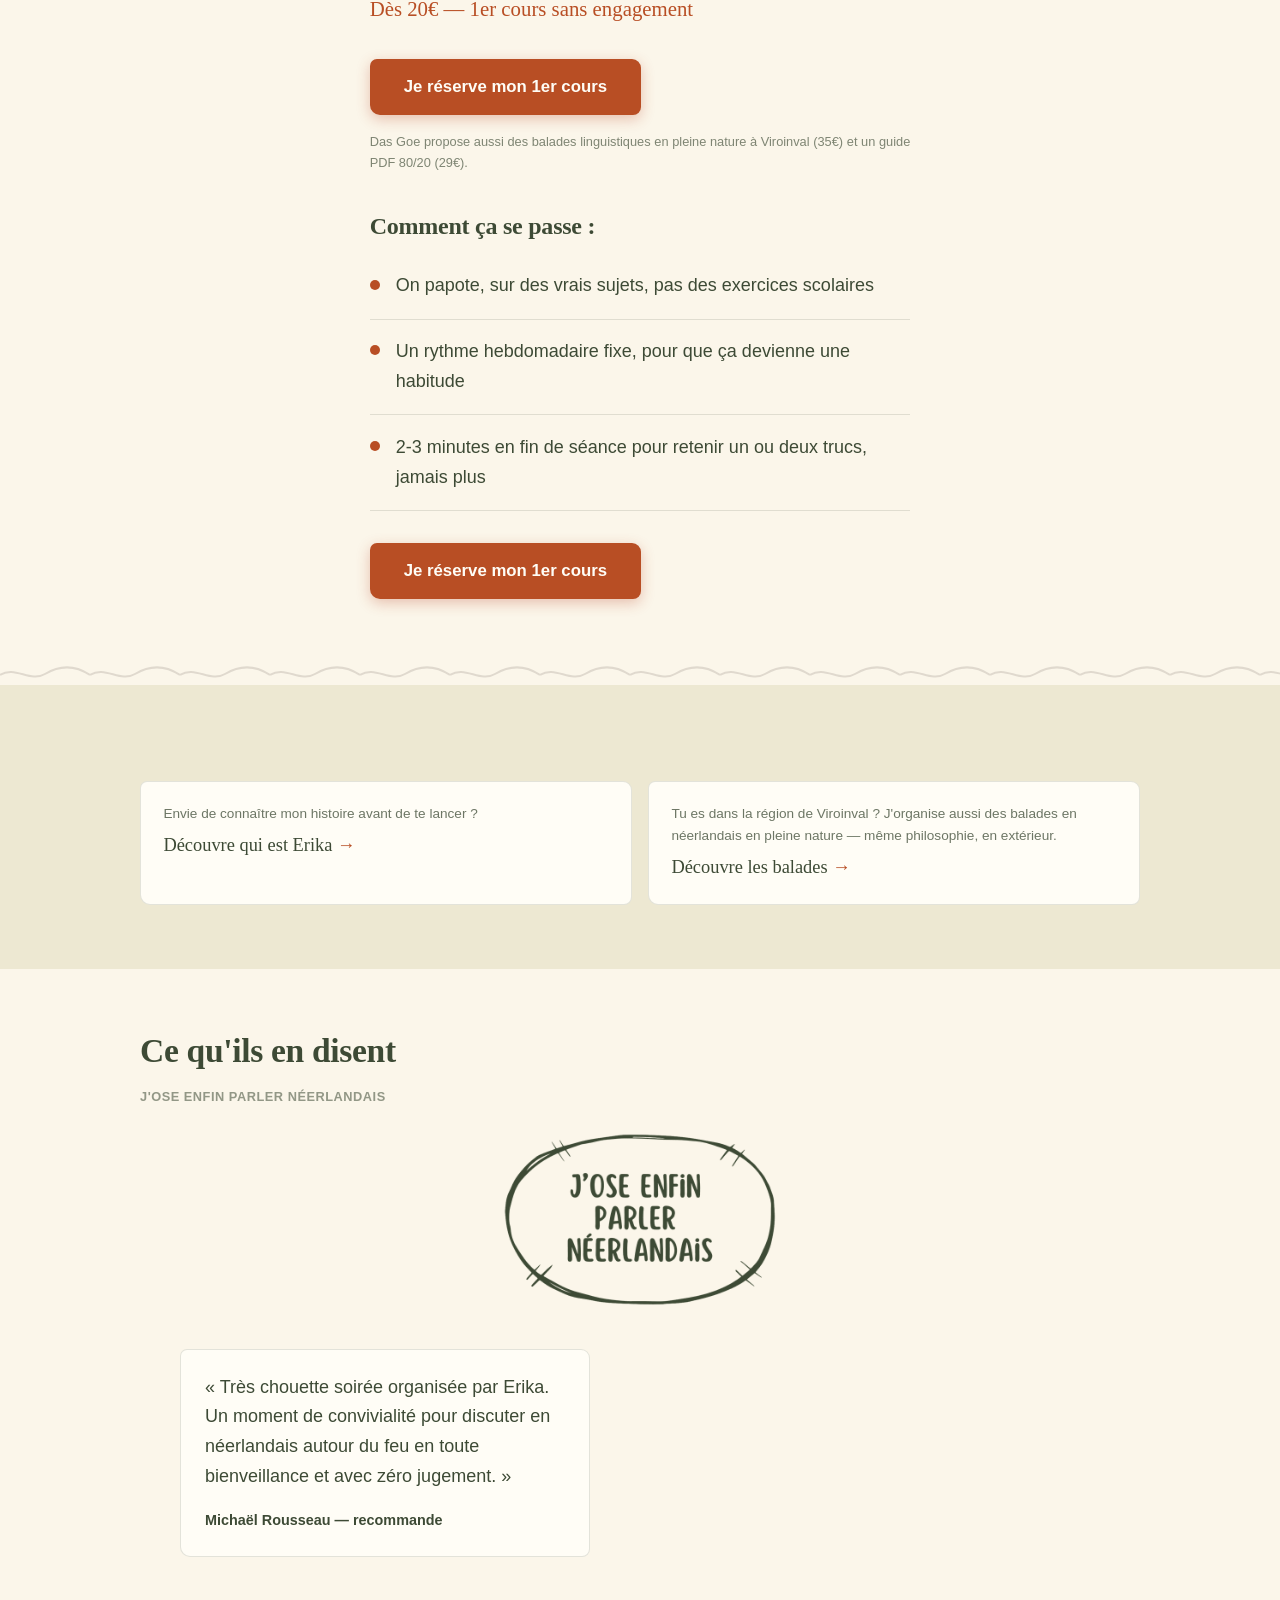
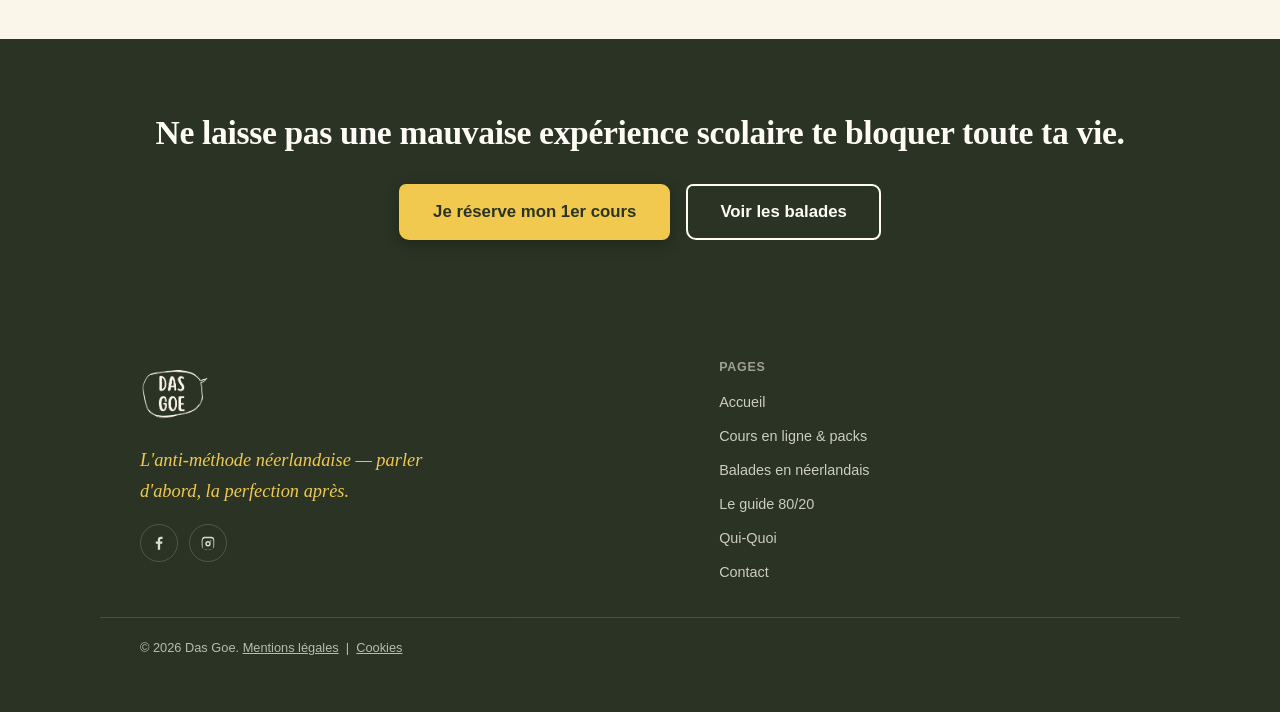
==== commit caff9cda: "fix" ====
--- a/index.html
+++ b/index.html
@@ -70,9 +70,7 @@
       <p class="caption-visible">Das Goe</p>
       <h1>Tu comprends le néerlandais, mais dès qu'il faut répondre, <span class="scribble">ta gorge se serre</span>&nbsp;?</h1>
       <p class="lede">C'est normal. Ce n'est pas un manque de niveau — c'est un réflexe de peur, appris à l'école, et il se désapprend.</p>
-      <p class="fine">« Das Goe » (« c'est bon&nbsp;! » en flamand — pas du néerlandais correct, et c'est <span class="scribble">tout le message</span>) : ici, parler « assez bien » suffit largement pour commencer. La perfection viendra après.</p>
-      <p class="fine">Flamande installée en Wallonie, je t'accompagne à ma façon&nbsp;: zéro théorie, zéro jugement, on parle dès la première fois.</p>
-      <p class="fine" style="font-size:.9rem;">Das Goe propose des cours individuels de néerlandais en visioconférence dès 20€, des balades linguistiques en pleine nature à Viroinval (35€), et un guide PDF 80/20 (29€), pour francophones de Belgique qui comprennent le néerlandais mais n'osent pas encore le parler.</p>
+      <p class="fine">« Das Goe » (« c'est bon&nbsp;! » en flamand — pas du néerlandais correct, et c'est <span class="scribble">tout le message</span>) : ici, parler « assez bien » suffit largement pour commencer, zéro théorie, zéro jugement.</p>
       <div class="btn-row">
         <a href="cours-en-ligne.html#options" class="btn btn-primary">Je réserve mon 1er cours</a>
       </div>
@@ -88,6 +86,7 @@
       <div class="btn-row">
         <a href="cours-en-ligne.html#options" class="btn btn-primary">Je réserve mon 1er cours</a>
       </div>
+      <p style="font-size:.8rem; opacity:.65; margin-top:1rem;">Das Goe propose aussi des balades linguistiques en pleine nature à Viroinval (35€) et un guide PDF 80/20 (29€).</p>
 
       <h3 style="margin-top:2.5rem;">Comment ça se passe&nbsp;:</h3>
       <ul class="pillars">
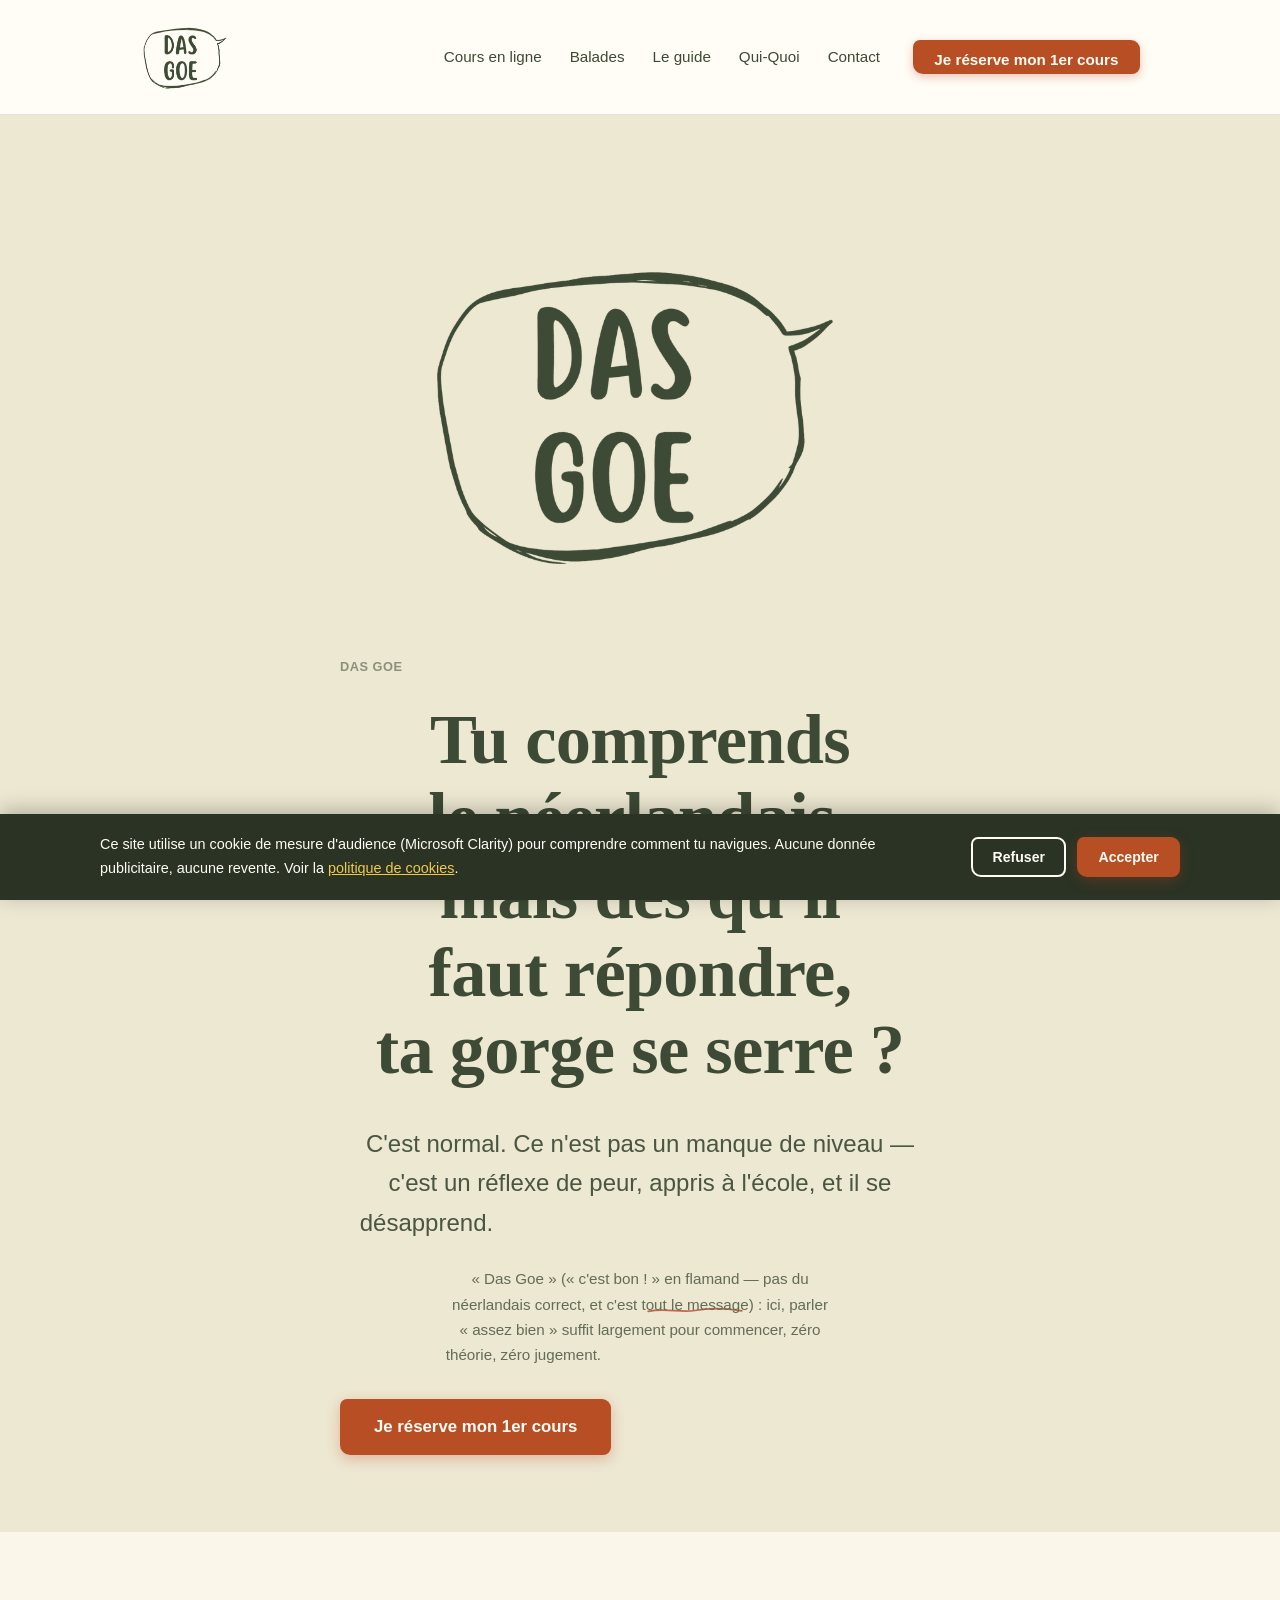
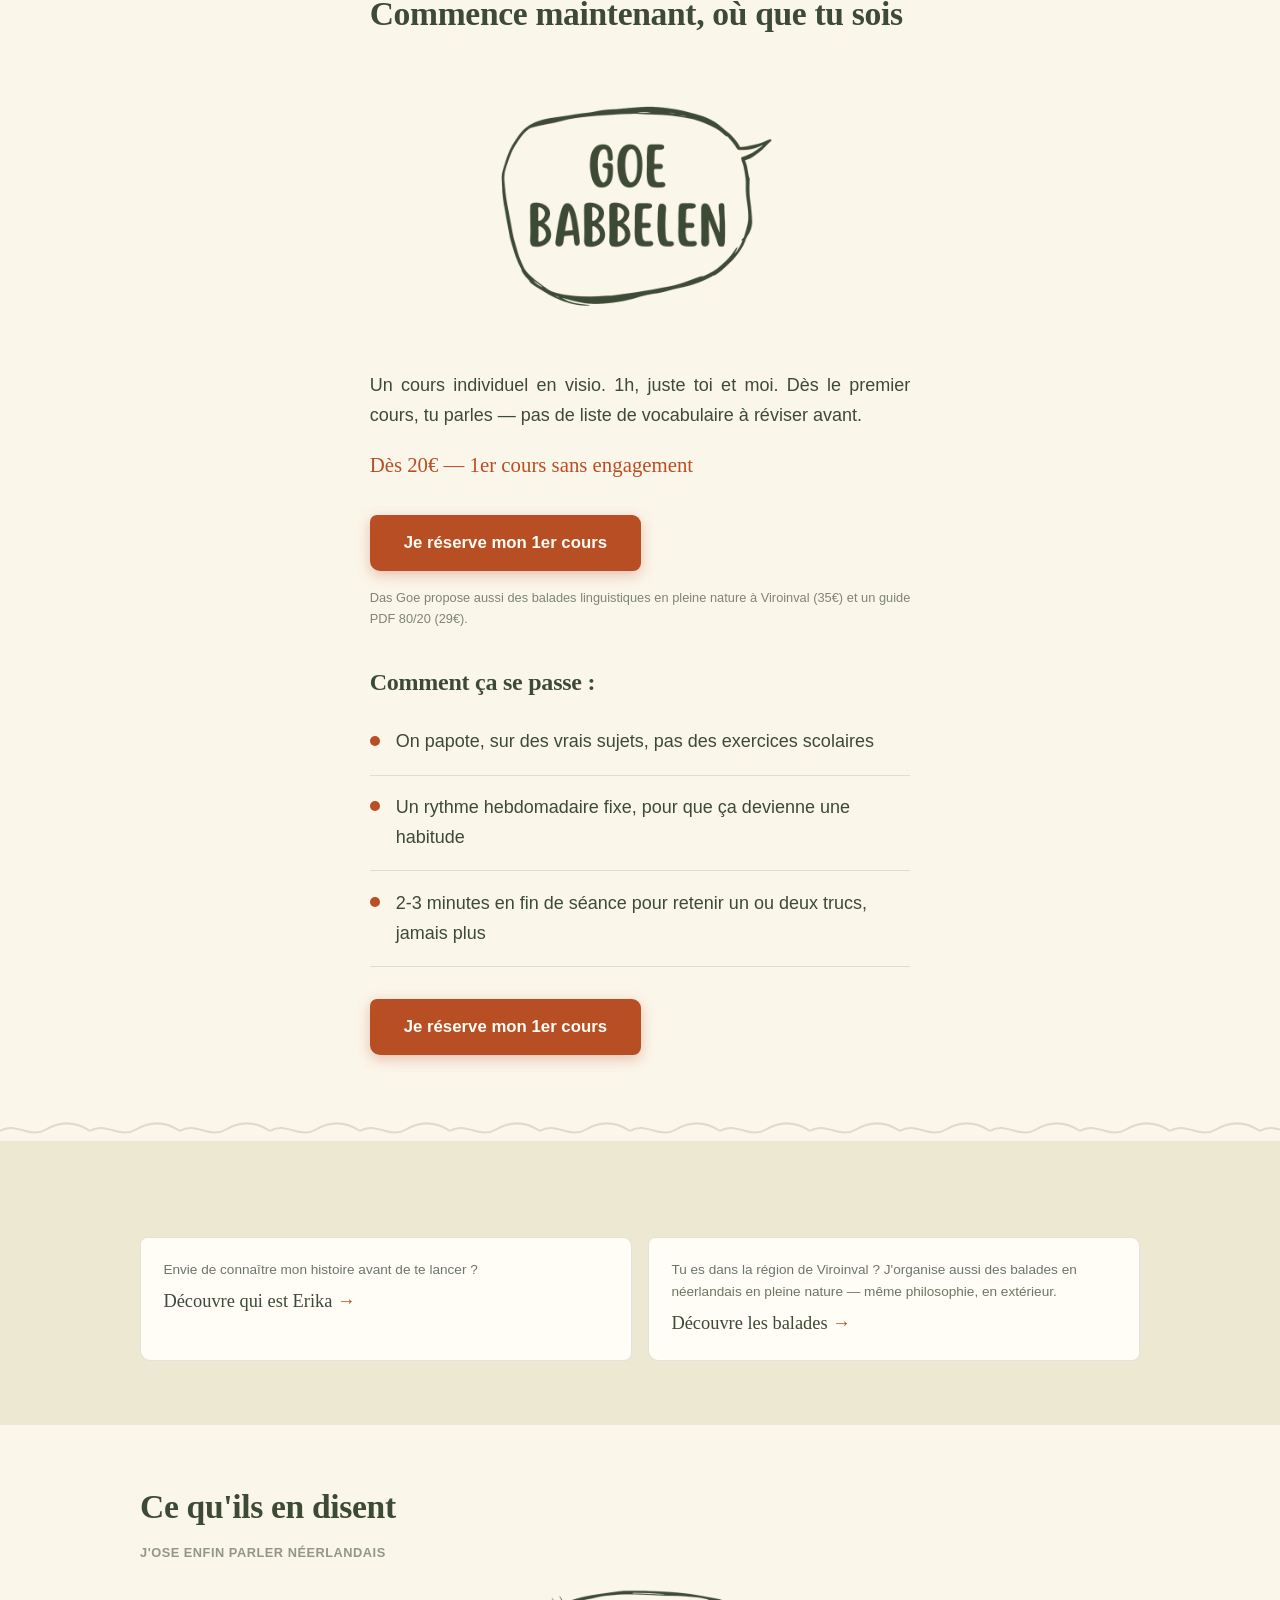
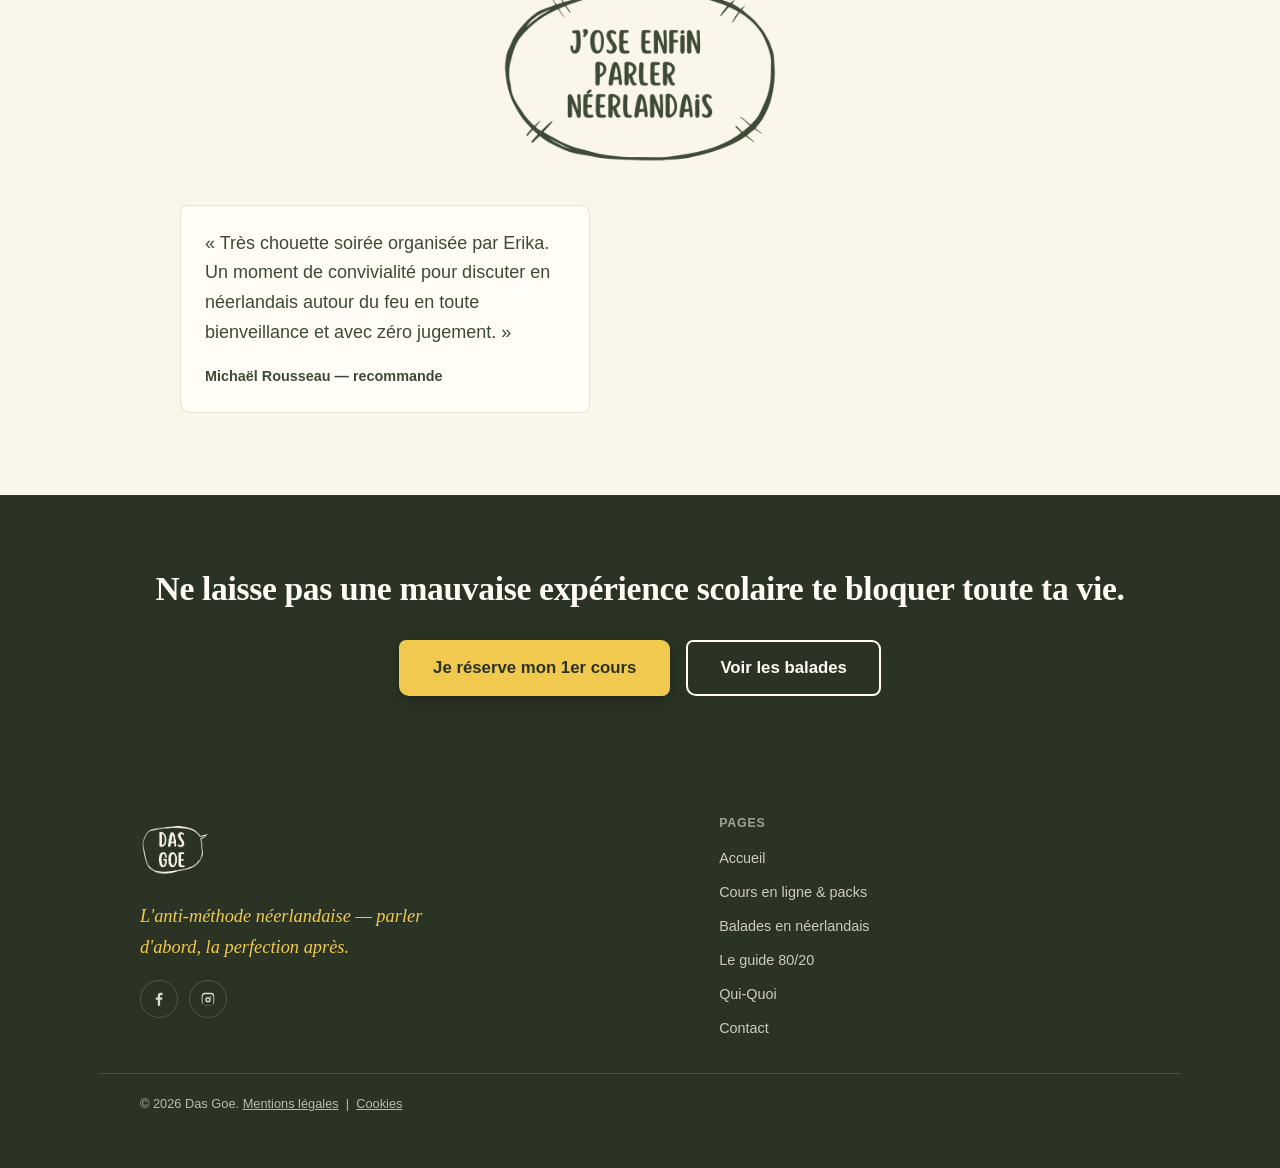
==== commit 464eb79c: "fix" ====
--- a/index.html
+++ b/index.html
@@ -67,6 +67,7 @@
 
   <section class="hero">
     <div class="wrap hero-inner">
+      <div class="badge-row left"><img src="images/badges/logo-das-goe-ink.webp" width="520" height="520" alt="" class="badge badge-sm"></div>
       <p class="caption-visible">Das Goe</p>
       <h1>Tu comprends le néerlandais, mais dès qu'il faut répondre, <span class="scribble">ta gorge se serre</span>&nbsp;?</h1>
       <p class="lede">C'est normal. Ce n'est pas un manque de niveau — c'est un réflexe de peur, appris à l'école, et il se désapprend.</p>
@@ -120,7 +121,7 @@
     <div class="wrap">
       <h2>Ce qu'ils en disent</h2>
       <p class="caption-visible">J'ose enfin parler néerlandais</p>
-      <img src="images/badges/badge-jose-enfin-ink.webp" width="700" height="700" alt="" loading="lazy" class="badge badge-sm" style="margin-bottom:1rem;">
+      <img src="images/badges/badge-jose-enfin-ink.webp" width="520" height="304" alt="" loading="lazy" class="badge badge-sm" style="margin-bottom:1rem;">
       <div class="testimonials">
         <blockquote class="testimonial">
           <p>« Très chouette soirée organisée par Erika. Un moment de convivialité pour discuter en néerlandais autour du feu en toute bienveillance et avec zéro jugement. »</p>
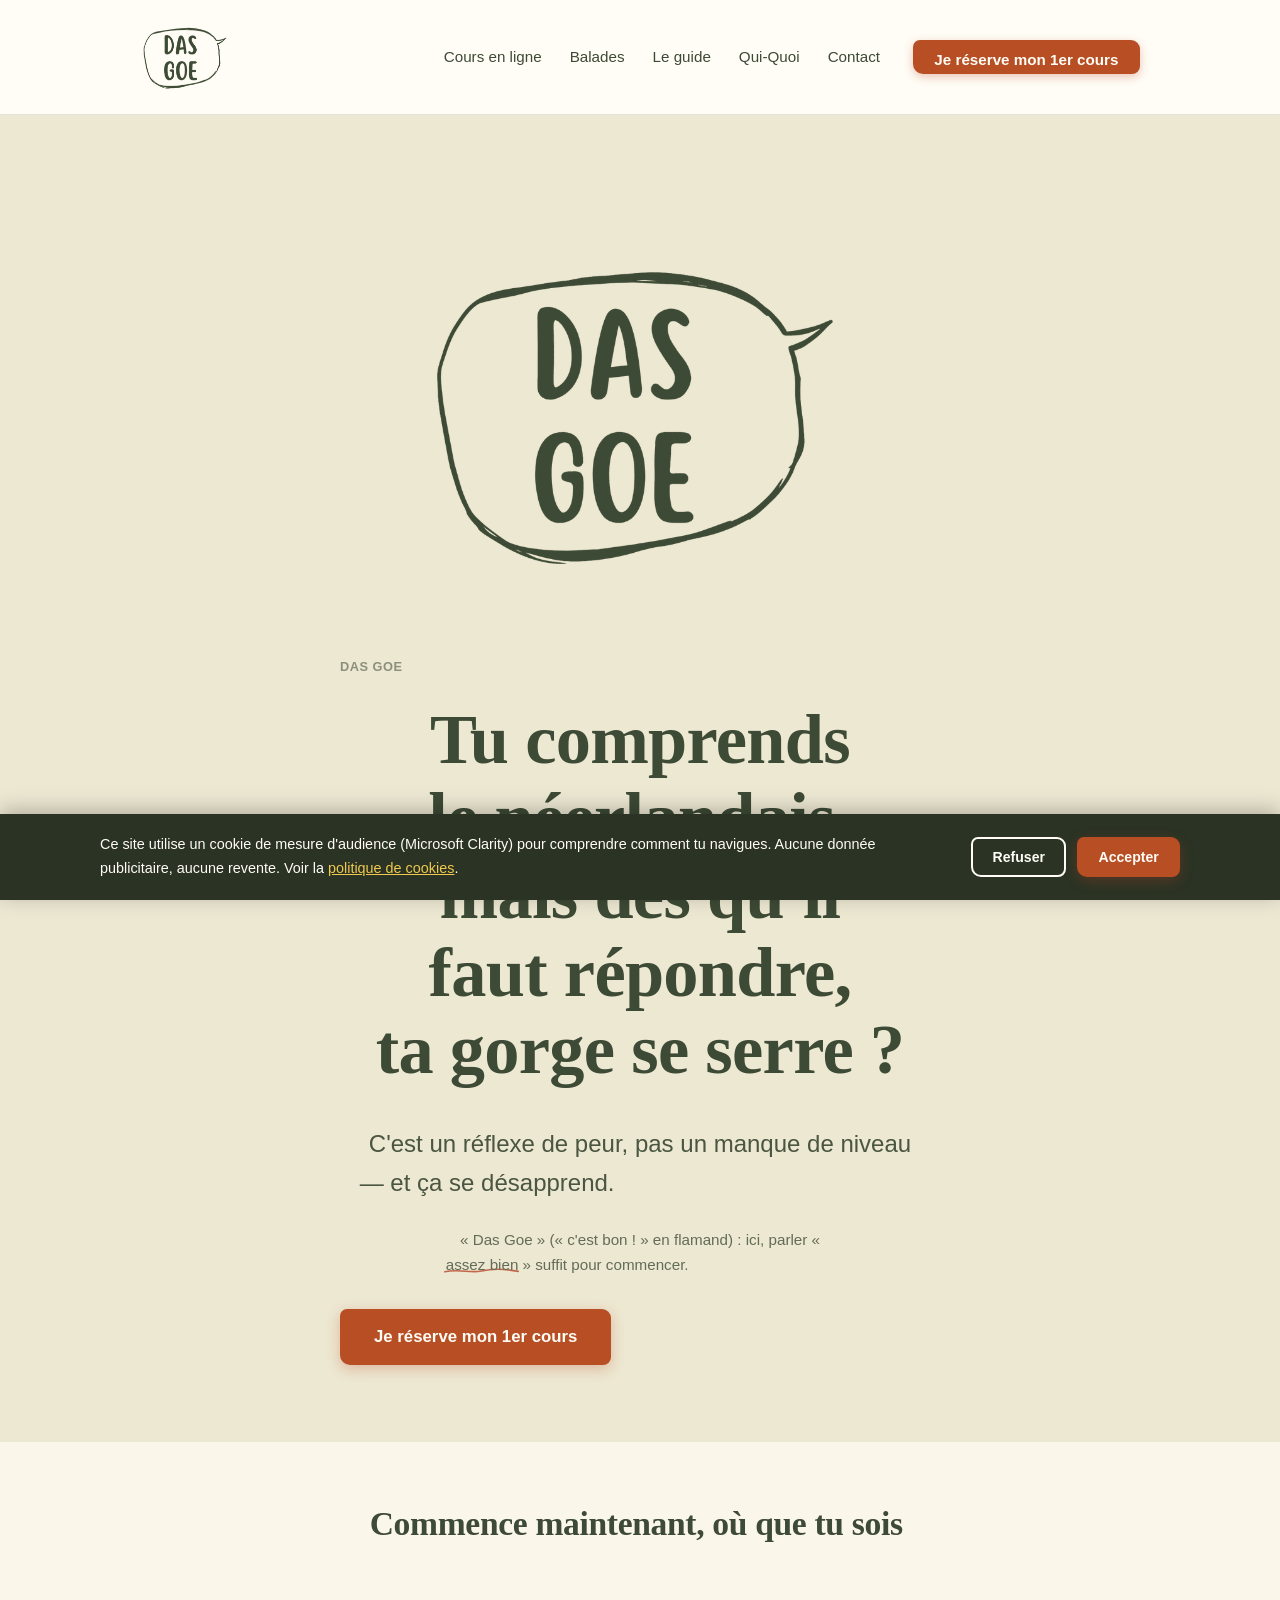
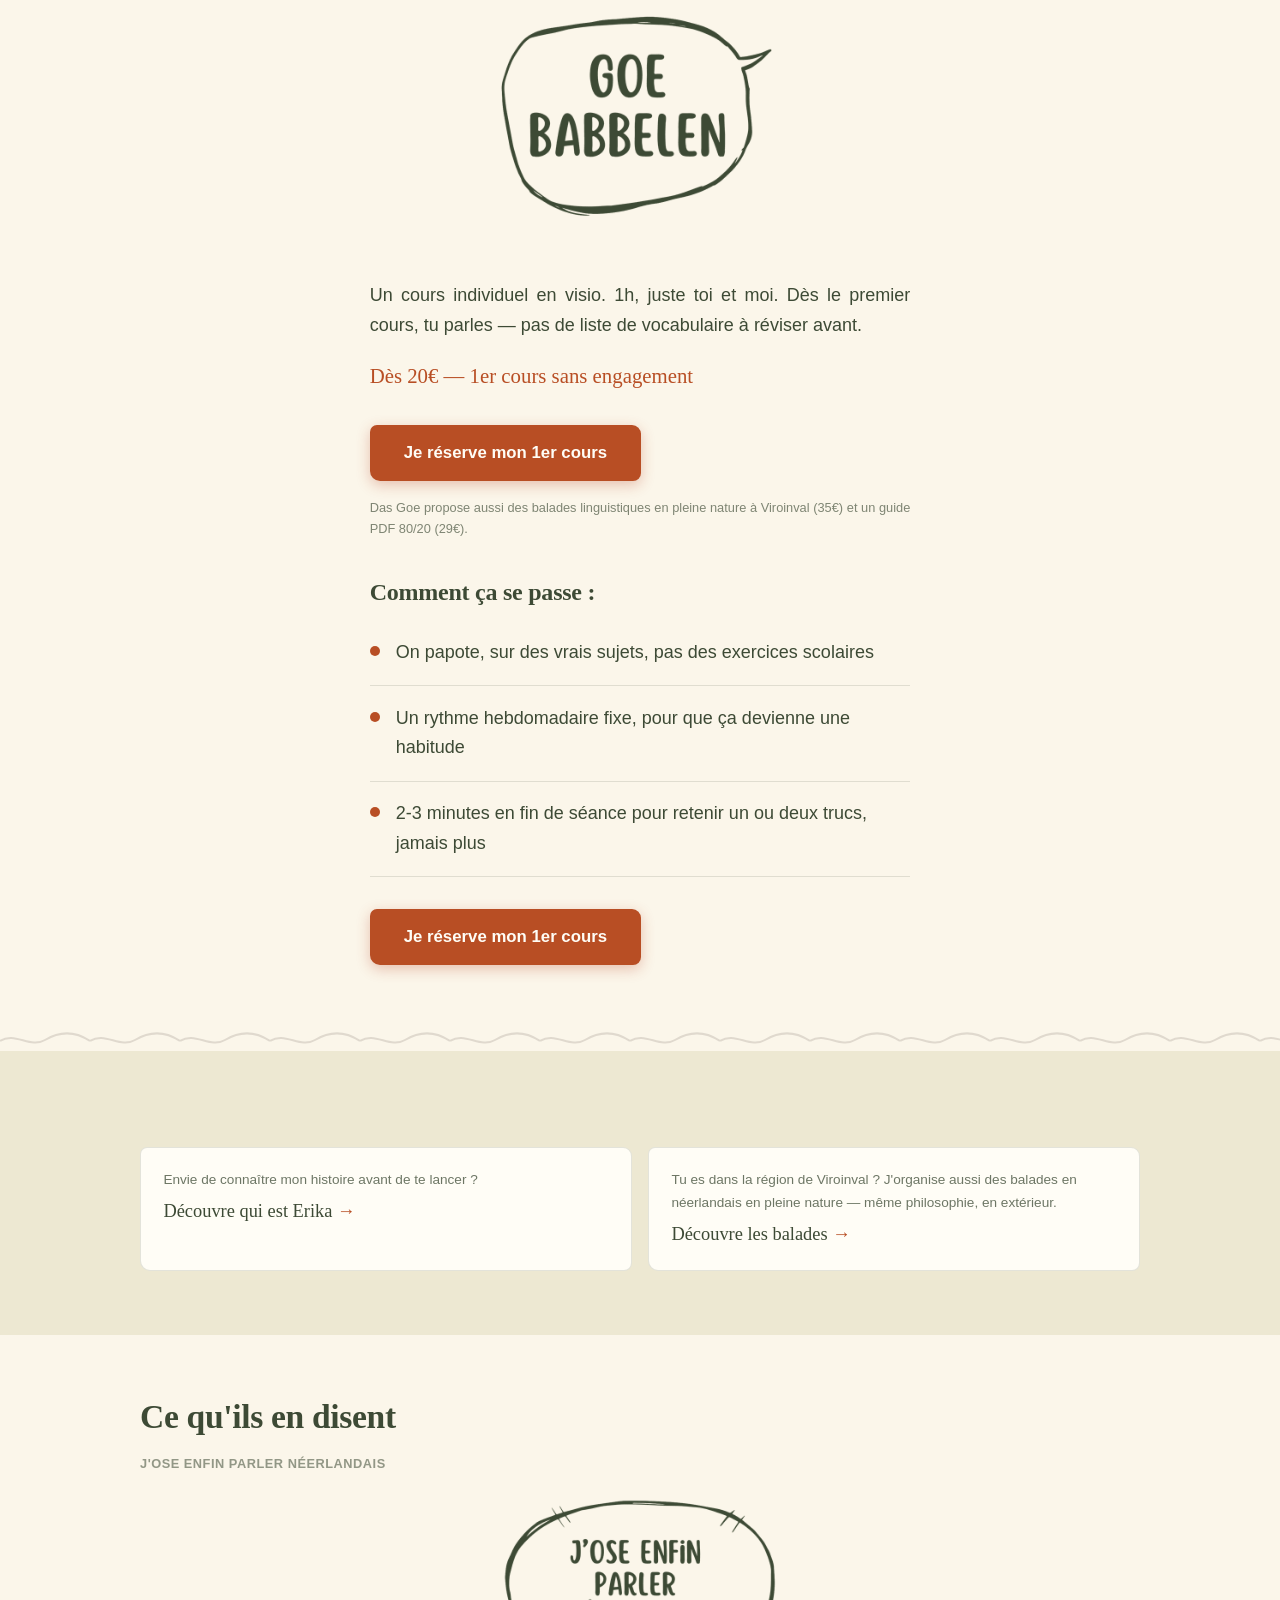
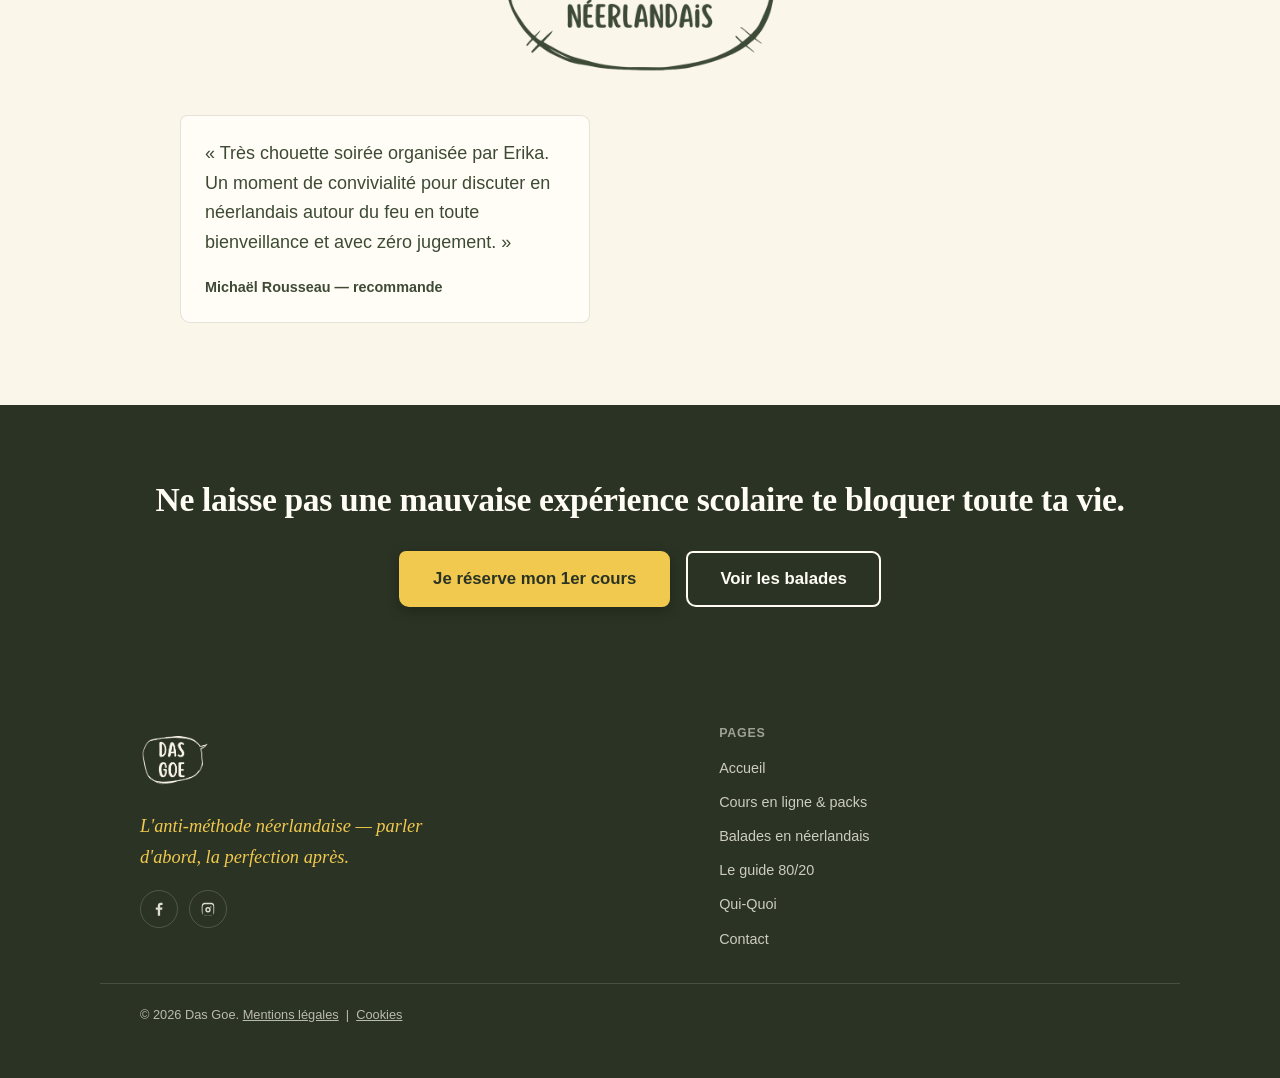
==== commit 0dff73a9: "fix" ====
--- a/index.html
+++ b/index.html
@@ -70,8 +70,8 @@
       <div class="badge-row left"><img src="images/badges/logo-das-goe-ink.webp" width="520" height="520" alt="" class="badge badge-sm"></div>
       <p class="caption-visible">Das Goe</p>
       <h1>Tu comprends le néerlandais, mais dès qu'il faut répondre, <span class="scribble">ta gorge se serre</span>&nbsp;?</h1>
-      <p class="lede">C'est normal. Ce n'est pas un manque de niveau — c'est un réflexe de peur, appris à l'école, et il se désapprend.</p>
-      <p class="fine">« Das Goe » (« c'est bon&nbsp;! » en flamand — pas du néerlandais correct, et c'est <span class="scribble">tout le message</span>) : ici, parler « assez bien » suffit largement pour commencer, zéro théorie, zéro jugement.</p>
+      <p class="lede">C'est un réflexe de peur, pas un manque de niveau — et ça se désapprend.</p>
+      <p class="fine">« Das Goe » (« c'est bon&nbsp;! » en flamand) : ici, parler « <span class="scribble">assez bien</span> » suffit pour commencer.</p>
       <div class="btn-row">
         <a href="cours-en-ligne.html#options" class="btn btn-primary">Je réserve mon 1er cours</a>
       </div>
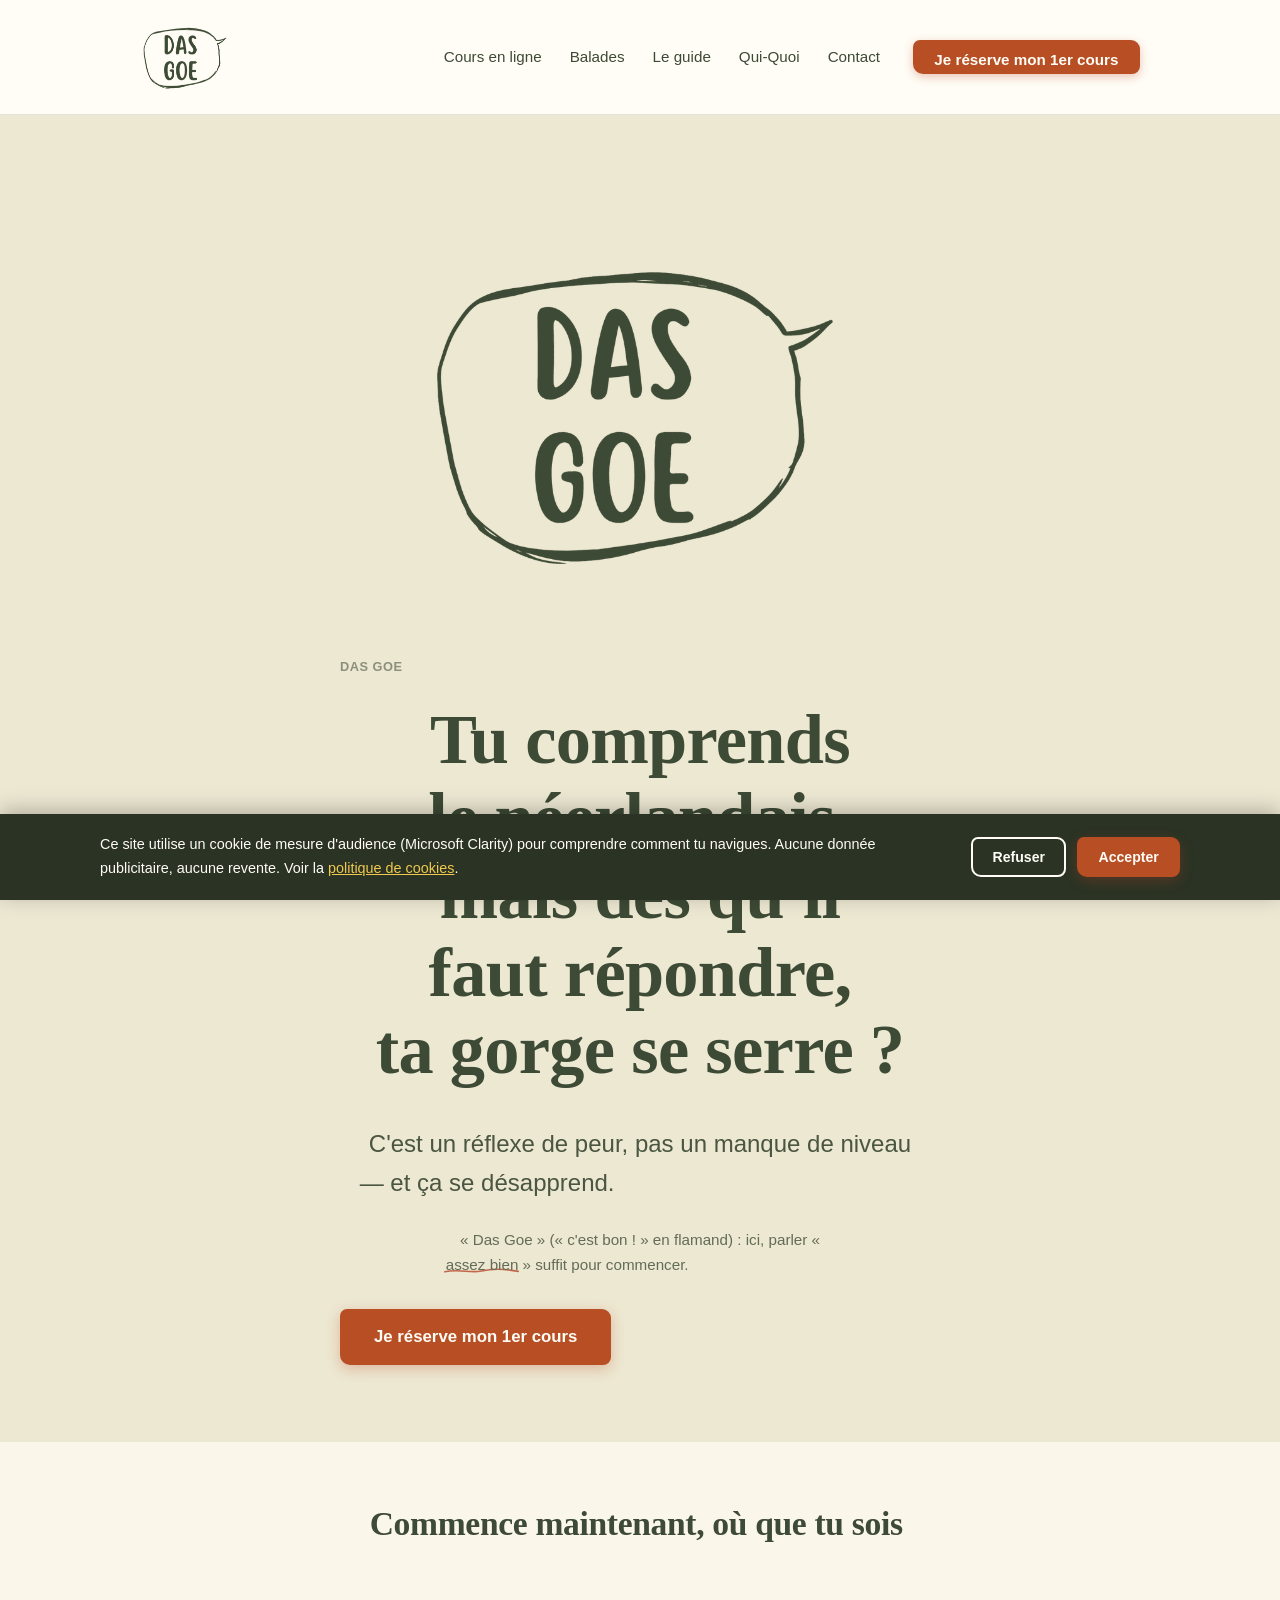
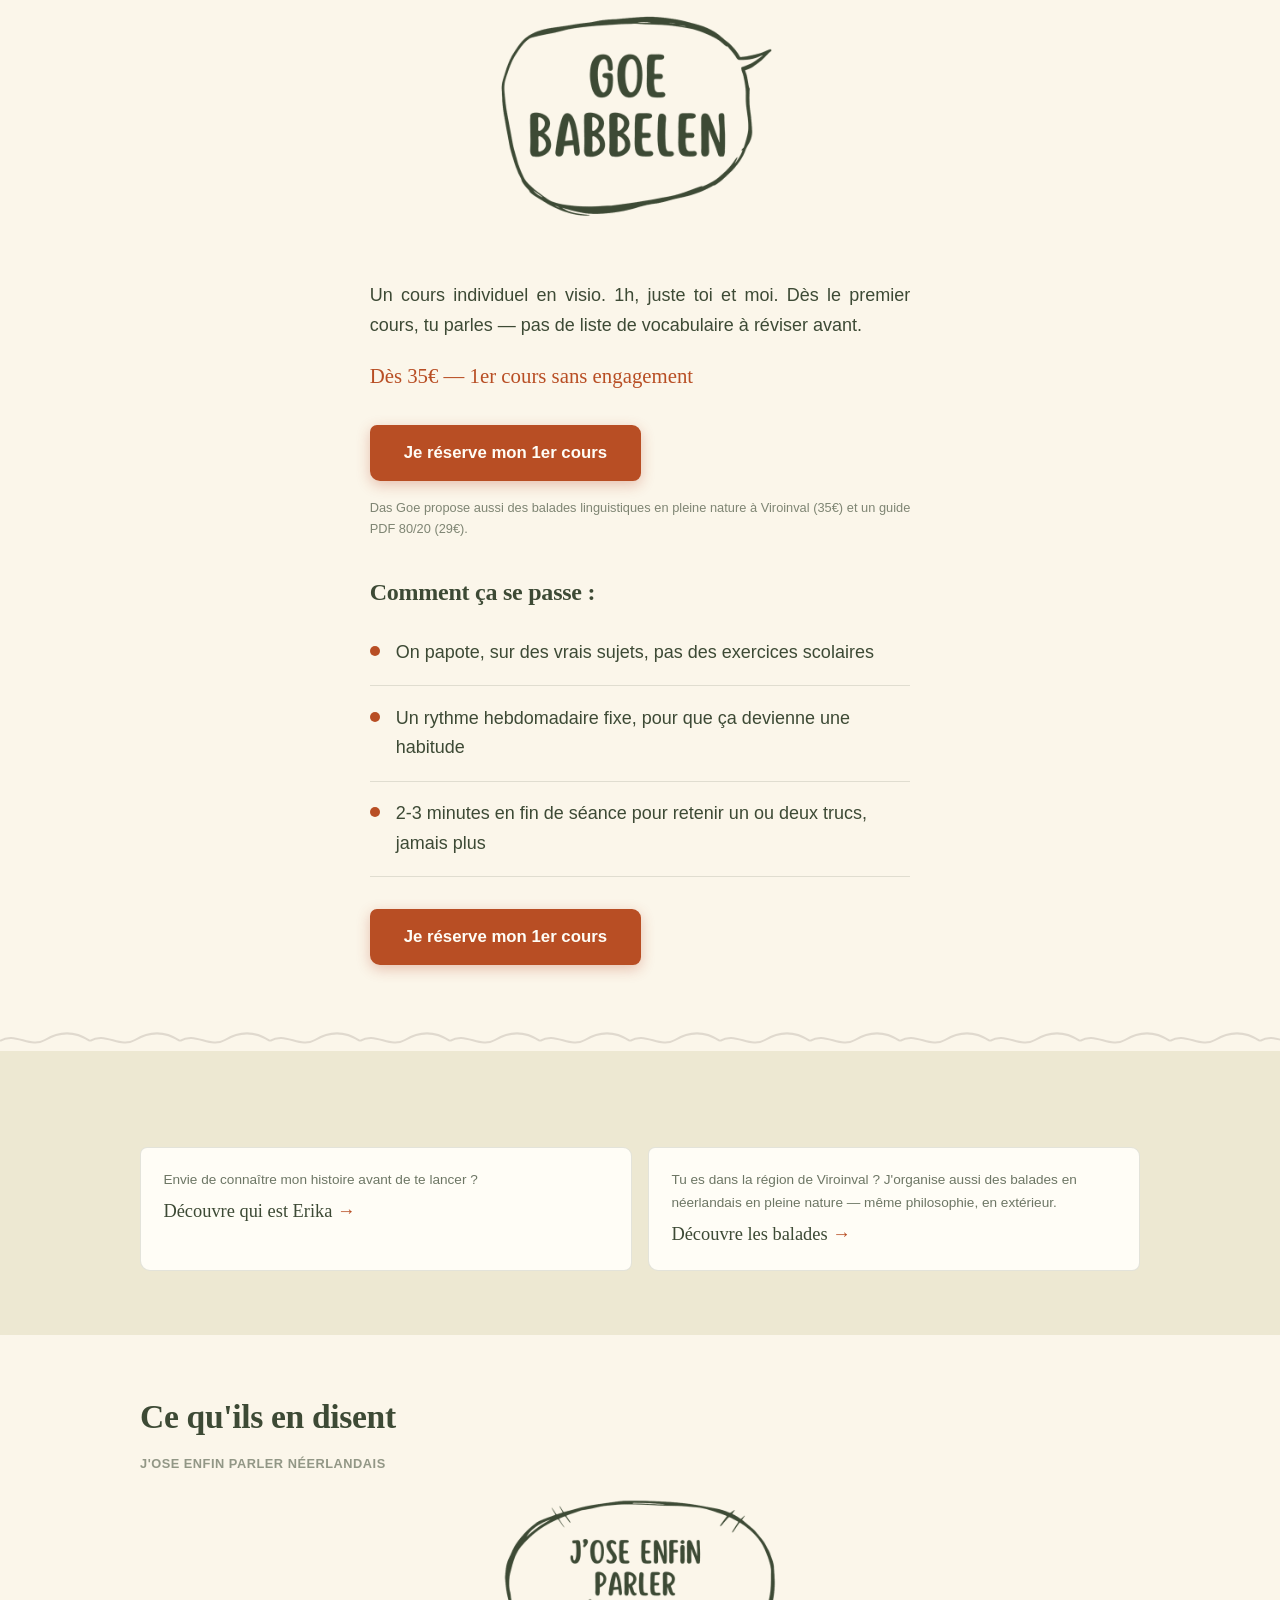
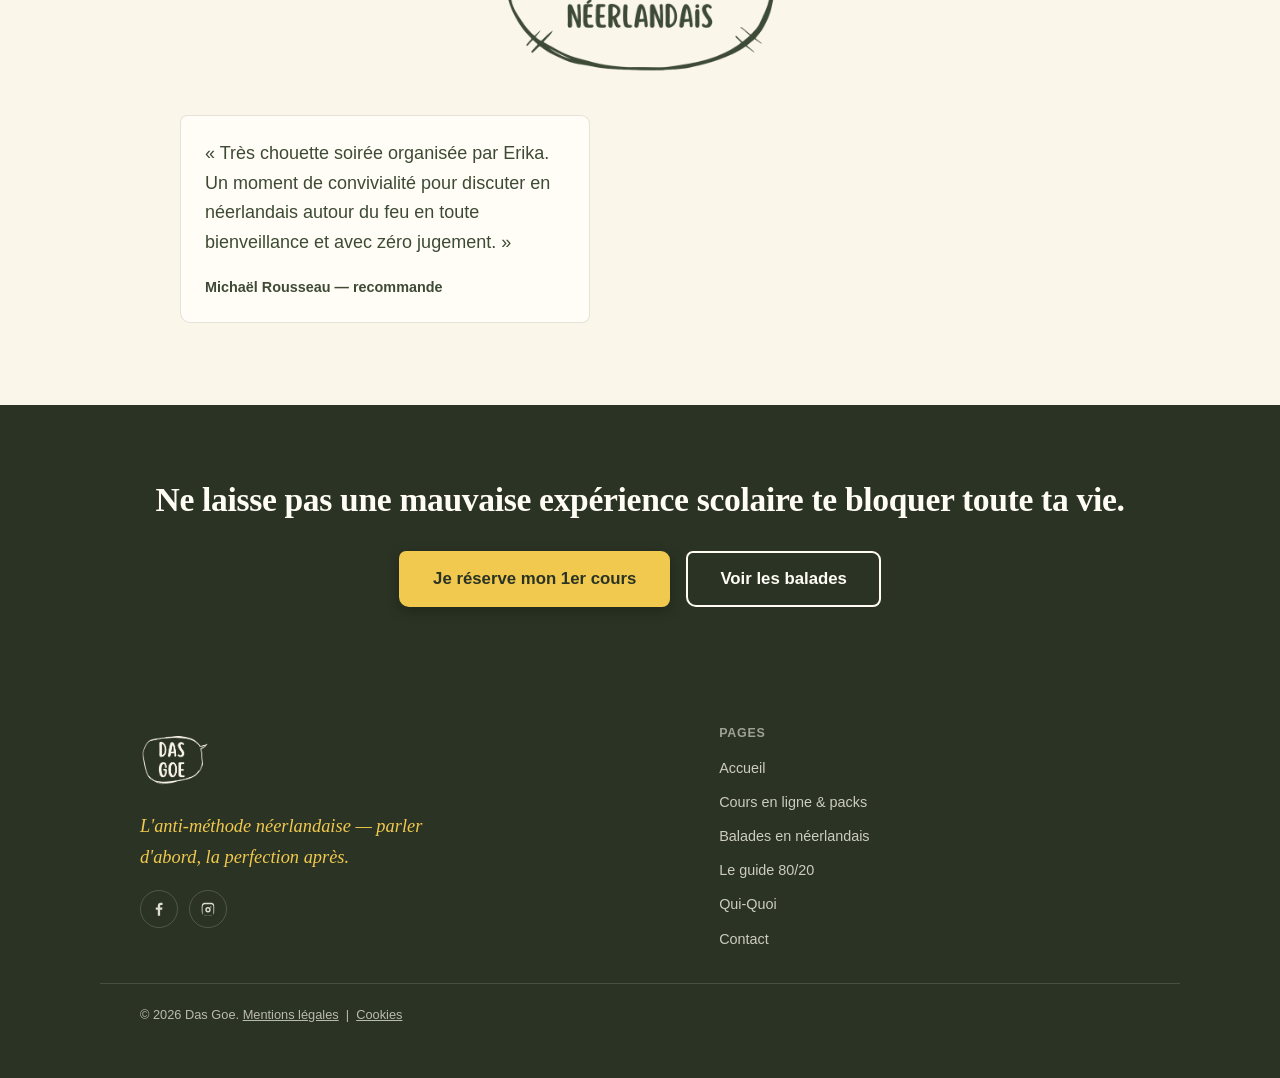
==== commit 643052ea: "fix" ====
--- a/index.html
+++ b/index.html
@@ -5,7 +5,7 @@
 <meta name="viewport" content="width=device-width, initial-scale=1">
 <meta name="format-detection" content="telephone=no, date=no, address=no, email=no">
 <title>Das Goe — Cours de néerlandais sans stress, en ligne ou en pleine nature</title>
-<meta name="description" content="Tu comprends le néerlandais mais tu n'oses pas parler ? Cours en ligne dès 20€ et balades immersives en Wallonie. Zéro théorie, zéro jugement.">
+<meta name="description" content="Tu comprends le néerlandais mais tu n'oses pas parler ? Cours en ligne dès 35€ et balades immersives en Wallonie. Zéro théorie, zéro jugement.">
 <link rel="canonical" href="https://dasgoe.be/">
 <meta property="og:title" content="Das Goe — L'anti-méthode néerlandaise">
 <meta property="og:description" content="Parler d'abord, la perfection après. Cours en ligne et balades en néerlandais, sans stress.">
@@ -83,7 +83,7 @@
       <h2>Commence maintenant, où que tu sois</h2>
       <img src="images/badges/badge-goe-babbelen-ink.webp" width="520" height="520" alt="" loading="lazy" class="badge badge-sm" style="margin:1.2rem auto;">
       <p>Un cours individuel en visio. 1h, juste toi et moi. Dès le premier cours, tu parles — pas de liste de vocabulaire à réviser avant.</p>
-      <p style="font-family:var(--font-display); font-size:1.3rem; color:var(--coral);">Dès 20€ — 1er cours sans engagement</p>
+      <p style="font-family:var(--font-display); font-size:1.3rem; color:var(--coral);">Dès 35€ — 1er cours sans engagement</p>
       <div class="btn-row">
         <a href="cours-en-ligne.html#options" class="btn btn-primary">Je réserve mon 1er cours</a>
       </div>
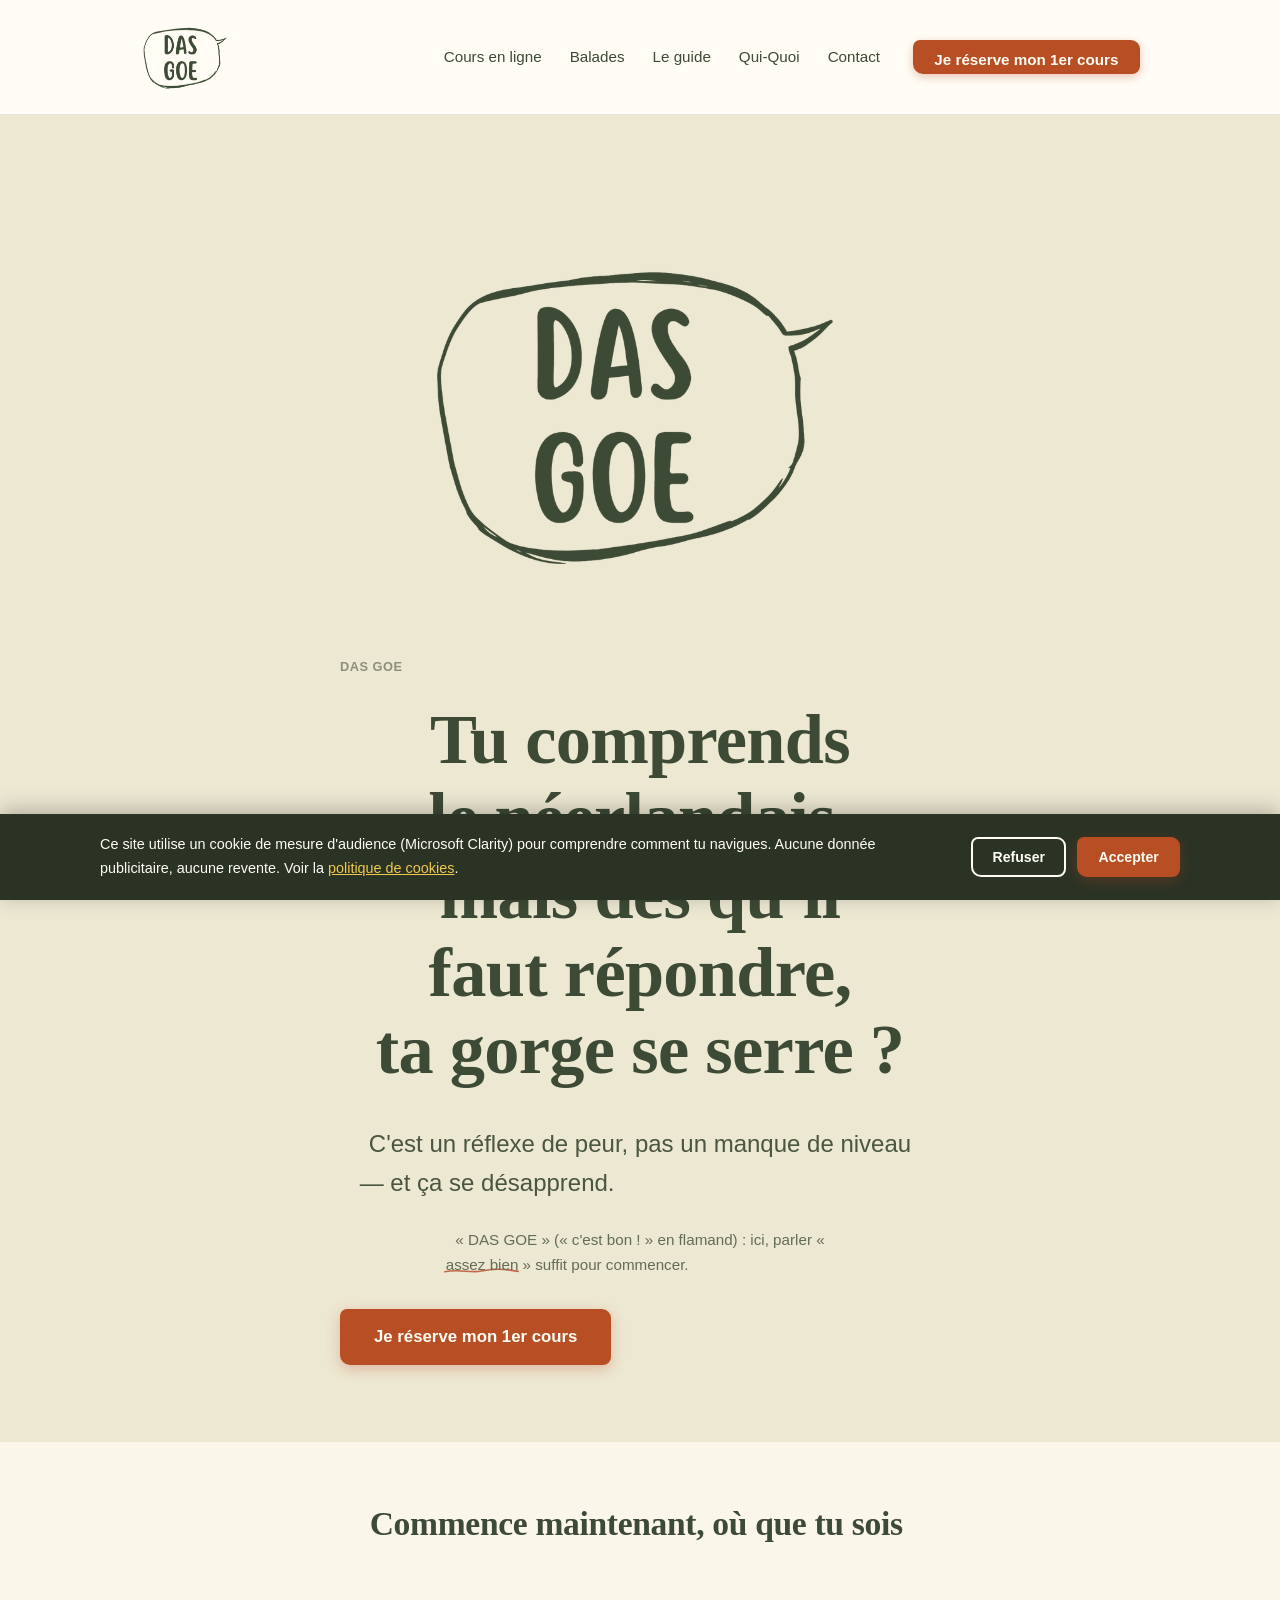
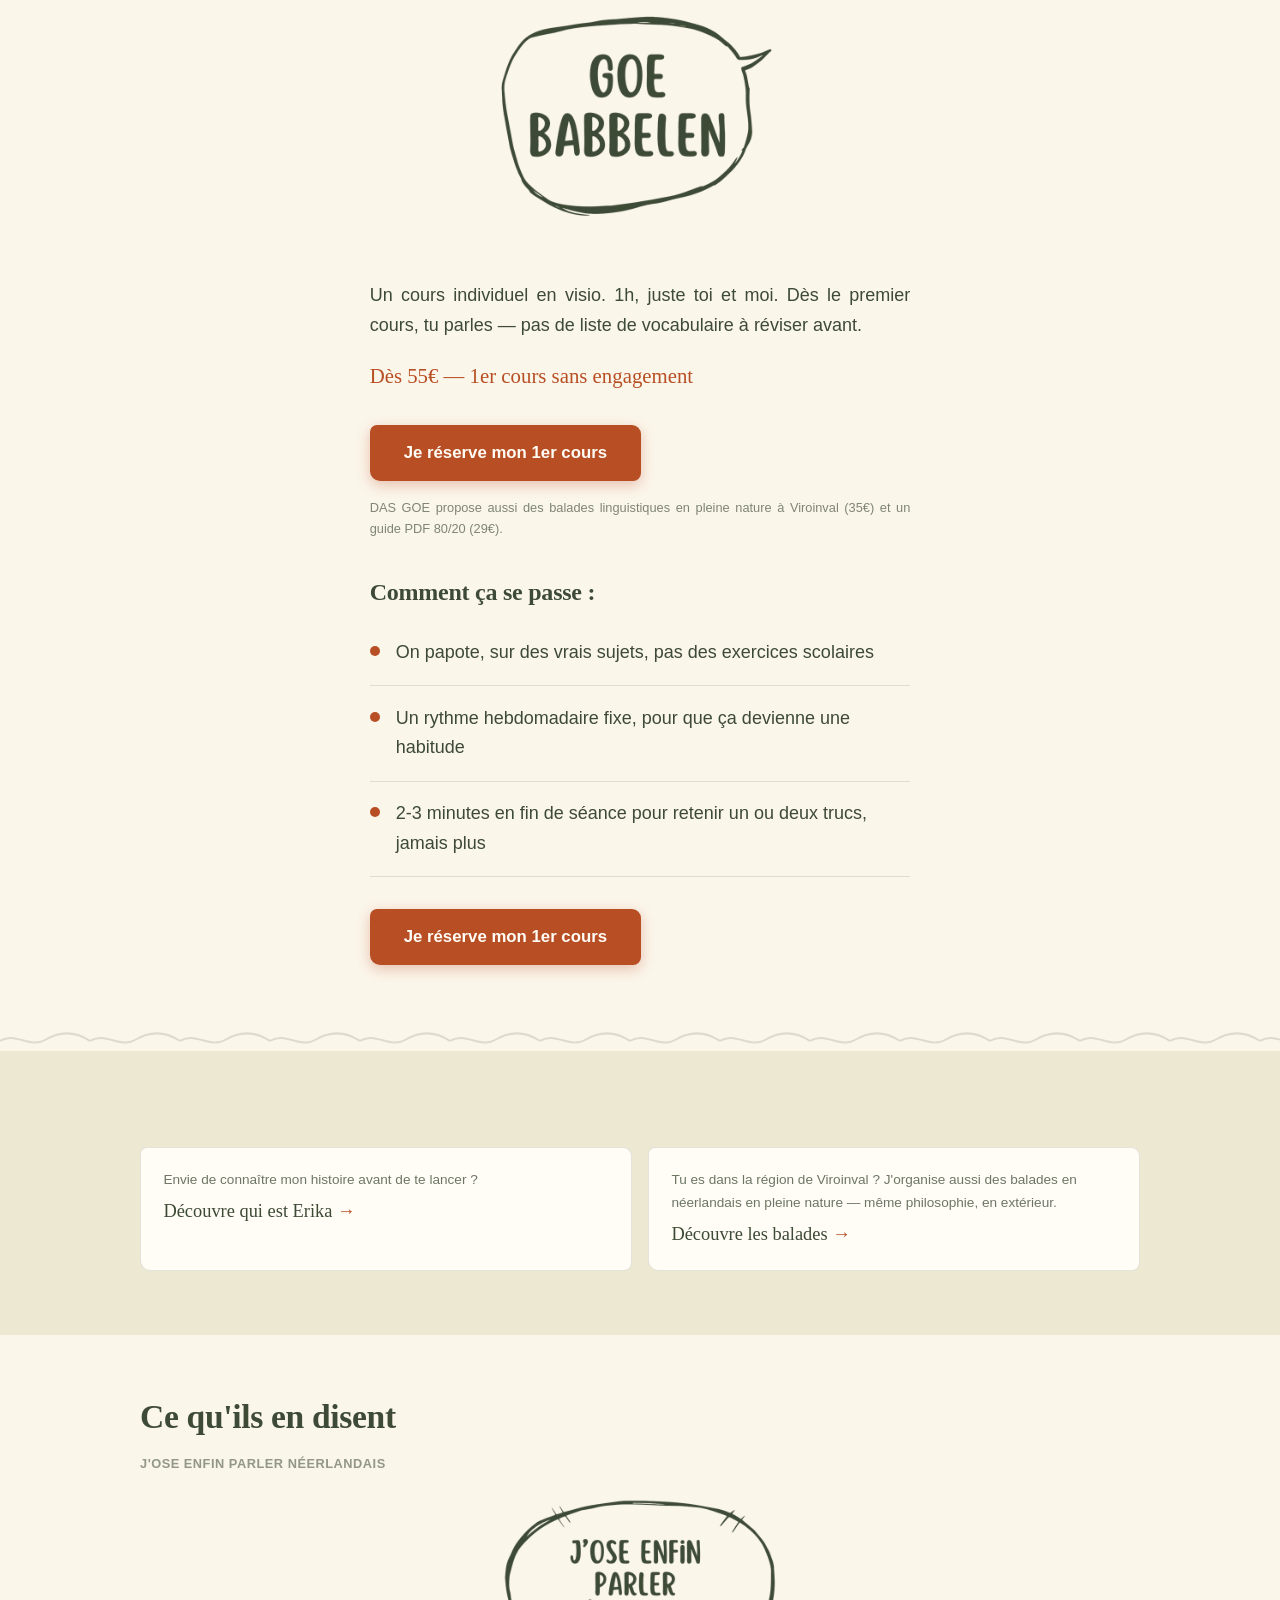
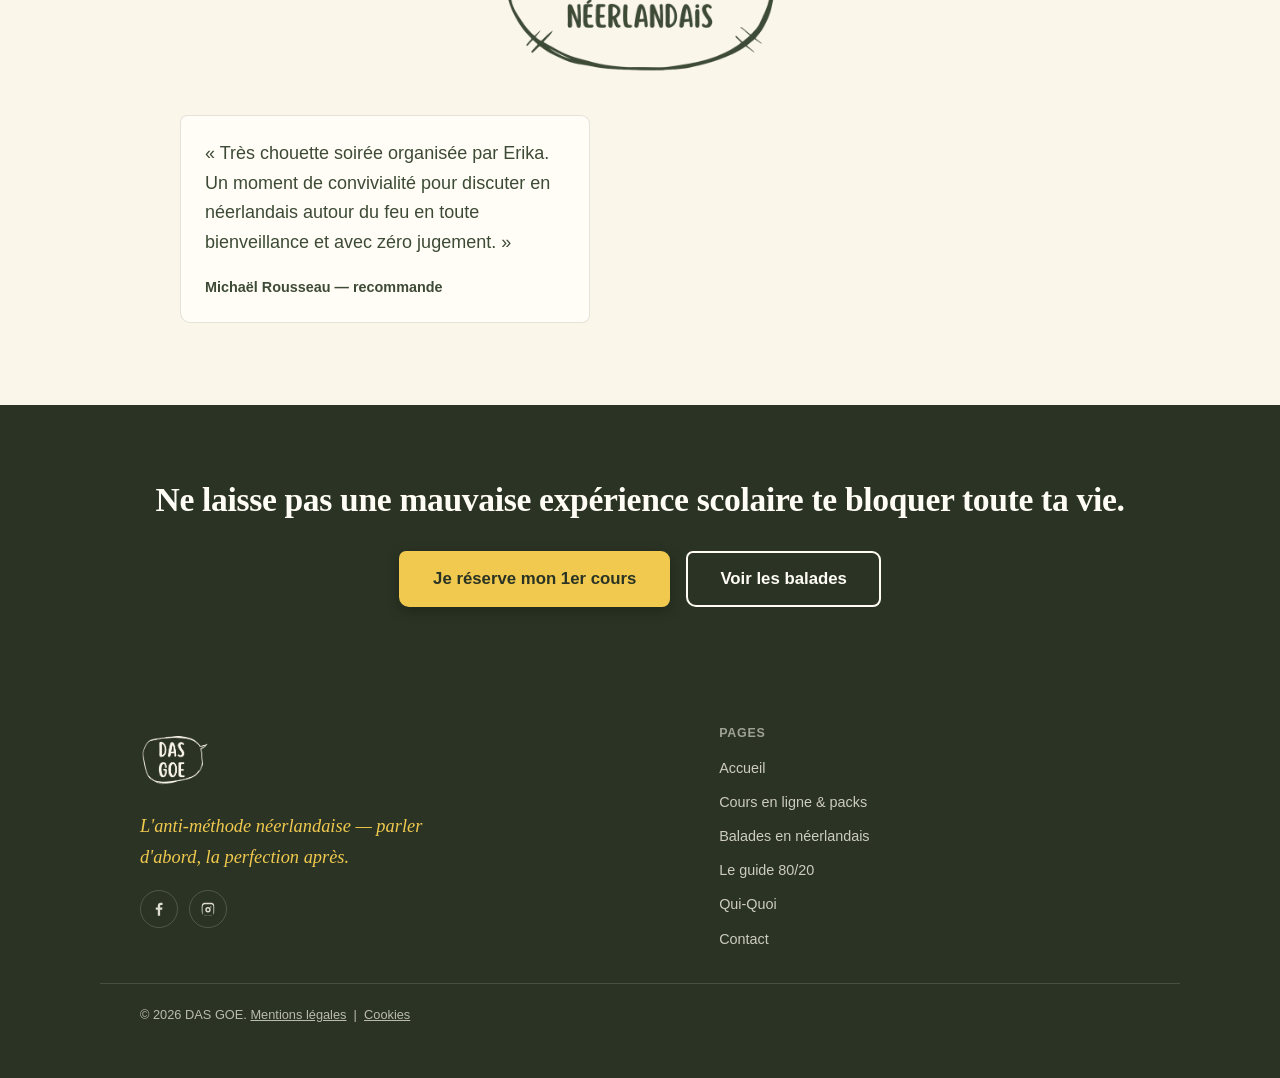
==== commit 23f3a8a1: "fix DAS GOE" ====
--- a/index.html
+++ b/index.html
@@ -4,10 +4,10 @@
 <meta charset="utf-8">
 <meta name="viewport" content="width=device-width, initial-scale=1">
 <meta name="format-detection" content="telephone=no, date=no, address=no, email=no">
-<title>Das Goe — Cours de néerlandais sans stress, en ligne ou en pleine nature</title>
-<meta name="description" content="Tu comprends le néerlandais mais tu n'oses pas parler ? Cours en ligne dès 35€ et balades immersives en Wallonie. Zéro théorie, zéro jugement.">
+<title>DAS GOE — Cours de néerlandais sans stress, en ligne ou en pleine nature</title>
+<meta name="description" content="Tu comprends le néerlandais mais tu n'oses pas parler ? Cours en ligne dès 55€/h et balades immersives en Wallonie. Zéro théorie, zéro jugement.">
 <link rel="canonical" href="https://dasgoe.be/">
-<meta property="og:title" content="Das Goe — L'anti-méthode néerlandaise">
+<meta property="og:title" content="DAS GOE — L'anti-méthode néerlandaise">
 <meta property="og:description" content="Parler d'abord, la perfection après. Cours en ligne et balades en néerlandais, sans stress.">
 <meta property="og:type" content="website">
 <meta property="og:url" content="https://dasgoe.be/">
@@ -16,7 +16,7 @@
 {
   "@context": "https://schema.org",
   "@type": "ProfessionalService",
-  "name": "Das Goe",
+  "name": "DAS GOE",
   "alternateName": "L'Anti-Méthode Néerlandaise",
   "url": "https://dasgoe.be/",
   "description": "Cours de néerlandais en ligne et balades immersives en néerlandais, pour francophones qui comprennent la langue mais n'osent pas la parler.",
@@ -37,7 +37,7 @@
 
 <header class="site-header">
   <div class="wrap nav">
-    <a href="index.html" class="brand"><img src="images/badges/logo-das-goe-nav.webp" width="120" height="120" alt="" class="brand-logo-img"> <span class="sr-only">Das Goe</span></a>
+    <a href="index.html" class="brand"><img src="images/badges/logo-das-goe-nav.webp" width="120" height="120" alt="" class="brand-logo-img"> <span class="sr-only">DAS GOE</span></a>
     <nav aria-label="Navigation principale">
       <ul class="nav-links">
         <li><a href="cours-en-ligne.html">Cours en ligne</a></li>
@@ -68,10 +68,10 @@
   <section class="hero">
     <div class="wrap hero-inner">
       <div class="badge-row left"><img src="images/badges/logo-das-goe-ink.webp" width="520" height="520" alt="" class="badge badge-sm"></div>
-      <p class="caption-visible">Das Goe</p>
+      <p class="caption-visible">DAS GOE</p>
       <h1>Tu comprends le néerlandais, mais dès qu'il faut répondre, <span class="scribble">ta gorge se serre</span>&nbsp;?</h1>
       <p class="lede">C'est un réflexe de peur, pas un manque de niveau — et ça se désapprend.</p>
-      <p class="fine">« Das Goe » (« c'est bon&nbsp;! » en flamand) : ici, parler « <span class="scribble">assez bien</span> » suffit pour commencer.</p>
+      <p class="fine">« DAS GOE » (« c'est bon&nbsp;! » en flamand) : ici, parler « <span class="scribble">assez bien</span> » suffit pour commencer.</p>
       <div class="btn-row">
         <a href="cours-en-ligne.html#options" class="btn btn-primary">Je réserve mon 1er cours</a>
       </div>
@@ -81,13 +81,13 @@
   <section class="section-paper">
     <div class="wrap lead-block">
       <h2>Commence maintenant, où que tu sois</h2>
-      <img src="images/badges/badge-goe-babbelen-ink.webp" width="520" height="520" alt="" loading="lazy" class="badge badge-sm" style="margin:1.2rem auto;">
+      <img src="images/badges/badge-goe-babbelen-ink.webp" width="520" height="520" alt="Goe babbelen" loading="lazy" class="badge badge-sm" style="margin:1.2rem auto;">
       <p>Un cours individuel en visio. 1h, juste toi et moi. Dès le premier cours, tu parles — pas de liste de vocabulaire à réviser avant.</p>
-      <p style="font-family:var(--font-display); font-size:1.3rem; color:var(--coral);">Dès 35€ — 1er cours sans engagement</p>
+      <p style="font-family:var(--font-display); font-size:1.3rem; color:var(--coral);">Dès 55€ — 1er cours sans engagement</p>
       <div class="btn-row">
         <a href="cours-en-ligne.html#options" class="btn btn-primary">Je réserve mon 1er cours</a>
       </div>
-      <p style="font-size:.8rem; opacity:.65; margin-top:1rem;">Das Goe propose aussi des balades linguistiques en pleine nature à Viroinval (35€) et un guide PDF 80/20 (29€).</p>
+      <p style="font-size:.8rem; opacity:.65; margin-top:1rem;">DAS GOE propose aussi des balades linguistiques en pleine nature à Viroinval (35€) et un guide PDF 80/20 (29€).</p>
 
       <h3 style="margin-top:2.5rem;">Comment ça se passe&nbsp;:</h3>
       <ul class="pillars">
@@ -121,7 +121,7 @@
     <div class="wrap">
       <h2>Ce qu'ils en disent</h2>
       <p class="caption-visible">J'ose enfin parler néerlandais</p>
-      <img src="images/badges/badge-jose-enfin-ink.webp" width="520" height="304" alt="" loading="lazy" class="badge badge-sm" style="margin-bottom:1rem;">
+      <img src="images/badges/badge-jose-enfin-ink.webp" width="520" height="304" alt="J’ose enfin parler néerlandais" loading="lazy" class="badge badge-sm" style="margin-bottom:1rem;">
       <div class="testimonials">
         <blockquote class="testimonial">
           <p>« Très chouette soirée organisée par Erika. Un moment de convivialité pour discuter en néerlandais autour du feu en toute bienveillance et avec zéro jugement. »</p>
@@ -146,11 +146,11 @@
 <footer class="site-footer">
   <div class="wrap footer-grid">
     <div>
-      <div class="footer-logo-row"><img src="images/badges/logo-das-goe-paper.webp" alt="" width="700" height="700" loading="lazy"><p class="brand-line sr-only">Das Goe</p></div>
+      <div class="footer-logo-row"><img src="images/badges/logo-das-goe-paper.webp" alt="" width="700" height="700" loading="lazy"><p class="brand-line sr-only">DAS GOE</p></div>
       <p class="footer-tagline">L'anti-méthode néerlandaise — parler d'abord, la perfection après.</p>
       <ul class="social-links">
-        <li><a href="#" aria-label="Das Goe sur Facebook"><svg viewBox="0 0 24 24" aria-hidden="true"><path d="M13.5 21v-8h2.7l.4-3.1h-3.1V8c0-.9.25-1.5 1.55-1.5H16.7V3.7C16.4 3.65 15.4 3.6 14.3 3.6c-2.3 0-3.9 1.4-3.9 4V10H7.7v3.1h2.7v8h3.1Z"/></svg></a></li>
-        <li><a href="#" aria-label="Das Goe sur Instagram"><svg viewBox="0 0 24 24" aria-hidden="true"><path d="M12 3.6c2.5 0 2.8 0 3.8.05 1 .05 1.6.2 2 .35.5.2.9.4 1.3.8.4.4.6.8.8 1.3.15.4.3 1 .35 2 .05 1 .05 1.3.05 3.8s0 2.8-.05 3.8c-.05 1-.2 1.6-.35 2-.2.5-.4.9-.8 1.3-.4.4-.8.6-1.3.8-.4.15-1 .3-2 .35-1 .05-1.3.05-3.8.05s-2.8 0-3.8-.05c-1-.05-1.6-.2-2-.35a3.6 3.6 0 0 1-1.3-.8 3.6 3.6 0 0 1-.8-1.3c-.15-.4-.3-1-.35-2C3.6 14.8 3.6 14.5 3.6 12s0-2.8.05-3.8c.05-1 .2-1.6.35-2 .2-.5.4-.9.8-1.3.4-.4.8-.6 1.3-.8.4-.15 1-.3 2-.35C9.2 3.6 9.5 3.6 12 3.6Zm0 2.16c-2.45 0-2.73 0-3.7.05-.83.04-1.28.17-1.58.29-.4.15-.68.34-.98.64-.3.3-.49.58-.64.98-.12.3-.25.75-.29 1.58-.05.97-.05 1.25-.05 3.7s0 2.73.05 3.7c.04.83.17 1.28.29 1.58.15.4.34.68.64.98.3.3.58.49.98.64.3.12.75.25 1.58.29.97.05 1.25.05 3.7.05s2.73 0 3.7-.05c.83-.04 1.28-.17 1.58-.29.4-.15.68-.34.98-.64.3-.3.49-.58.64-.98.12-.3.25-.75.29-1.58.05-.97.05-1.25.05-3.7s0-2.73-.05-3.7c-.04-.83-.17-1.28-.29-1.58a2.6 2.6 0 0 0-.64-.98 2.6 2.6 0 0 0-.98-.64c-.3-.12-.75-.25-1.58-.29-.97-.05-1.25-.05-3.7-.05Zm0 3.68a3.56 3.56 0 1 1 0 7.12 3.56 3.56 0 0 1 0-7.12Zm0 1.87a1.69 1.69 0 1 0 0 3.38 1.69 1.69 0 0 0 0-3.38Zm4.53-2.06a.83.83 0 1 1-1.66 0 .83.83 0 0 1 1.66 0Z"/></svg></a></li>
+        <li><a href="#" aria-label="DAS GOE sur Facebook"><svg viewBox="0 0 24 24" aria-hidden="true"><path d="M13.5 21v-8h2.7l.4-3.1h-3.1V8c0-.9.25-1.5 1.55-1.5H16.7V3.7C16.4 3.65 15.4 3.6 14.3 3.6c-2.3 0-3.9 1.4-3.9 4V10H7.7v3.1h2.7v8h3.1Z"/></svg></a></li>
+        <li><a href="#" aria-label="DAS GOE sur Instagram"><svg viewBox="0 0 24 24" aria-hidden="true"><path d="M12 3.6c2.5 0 2.8 0 3.8.05 1 .05 1.6.2 2 .35.5.2.9.4 1.3.8.4.4.6.8.8 1.3.15.4.3 1 .35 2 .05 1 .05 1.3.05 3.8s0 2.8-.05 3.8c-.05 1-.2 1.6-.35 2-.2.5-.4.9-.8 1.3-.4.4-.8.6-1.3.8-.4.15-1 .3-2 .35-1 .05-1.3.05-3.8.05s-2.8 0-3.8-.05c-1-.05-1.6-.2-2-.35a3.6 3.6 0 0 1-1.3-.8 3.6 3.6 0 0 1-.8-1.3c-.15-.4-.3-1-.35-2C3.6 14.8 3.6 14.5 3.6 12s0-2.8.05-3.8c.05-1 .2-1.6.35-2 .2-.5.4-.9.8-1.3.4-.4.8-.6 1.3-.8.4-.15 1-.3 2-.35C9.2 3.6 9.5 3.6 12 3.6Zm0 2.16c-2.45 0-2.73 0-3.7.05-.83.04-1.28.17-1.58.29-.4.15-.68.34-.98.64-.3.3-.49.58-.64.98-.12.3-.25.75-.29 1.58-.05.97-.05 1.25-.05 3.7s0 2.73.05 3.7c.04.83.17 1.28.29 1.58.15.4.34.68.64.98.3.3.58.49.98.64.3.12.75.25 1.58.29.97.05 1.25.05 3.7.05s2.73 0 3.7-.05c.83-.04 1.28-.17 1.58-.29.4-.15.68-.34.98-.64.3-.3.49-.58.64-.98.12-.3.25-.75.29-1.58.05-.97.05-1.25.05-3.7s0-2.73-.05-3.7c-.04-.83-.17-1.28-.29-1.58a2.6 2.6 0 0 0-.64-.98 2.6 2.6 0 0 0-.98-.64c-.3-.12-.75-.25-1.58-.29-.97-.05-1.25-.05-3.7-.05Zm0 3.68a3.56 3.56 0 1 1 0 7.12 3.56 3.56 0 0 1 0-7.12Zm0 1.87a1.69 1.69 0 1 0 0 3.38 1.69 1.69 0 0 0 0-3.38Zm4.53-2.06a.83.83 0 1 1-1.66 0 .83.83 0 0 1 1.66 0Z"/></svg></a></li>
       </ul>
     </div>
     <nav aria-label="Plan du site">
@@ -166,7 +166,7 @@
     </nav>
   </div>
   <div class="wrap legal">
-    <p>© 2026 Das Goe. <a href="mentions-legales.html">Mentions légales</a> &nbsp;|&nbsp; <a href="cookies.html">Cookies</a></p>
+    <p>© 2026 DAS GOE. <a href="mentions-legales.html">Mentions légales</a> &nbsp;|&nbsp; <a href="cookies.html">Cookies</a></p>
   </div>
 </footer>
 
--- a/css/style.css
+++ b/css/style.css
@@ -91,7 +91,7 @@
   font-style: italic;
   font-weight: 500;
   font-size: var(--step-1);
-  color: var(--coral-light);
+  color: var(--mustard-text);
   margin-bottom: .4em;
 }
 .wrap{
